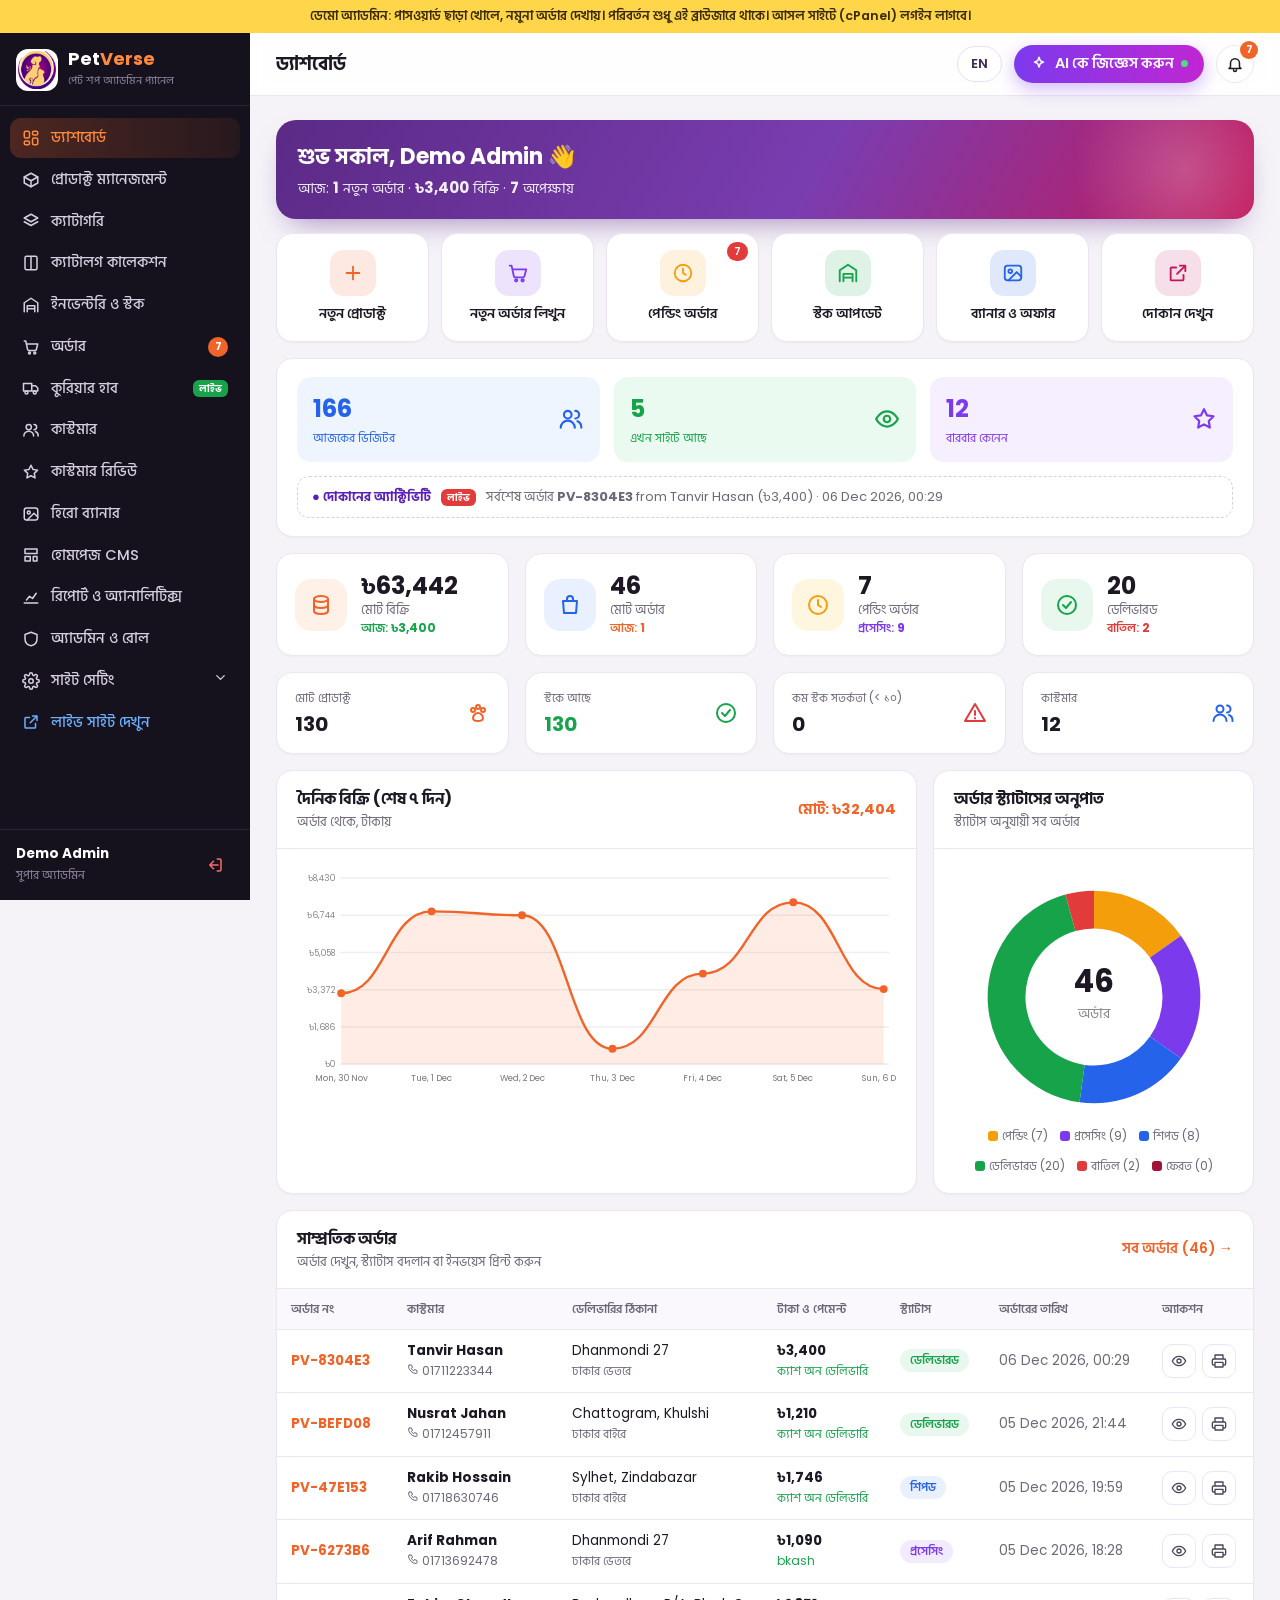
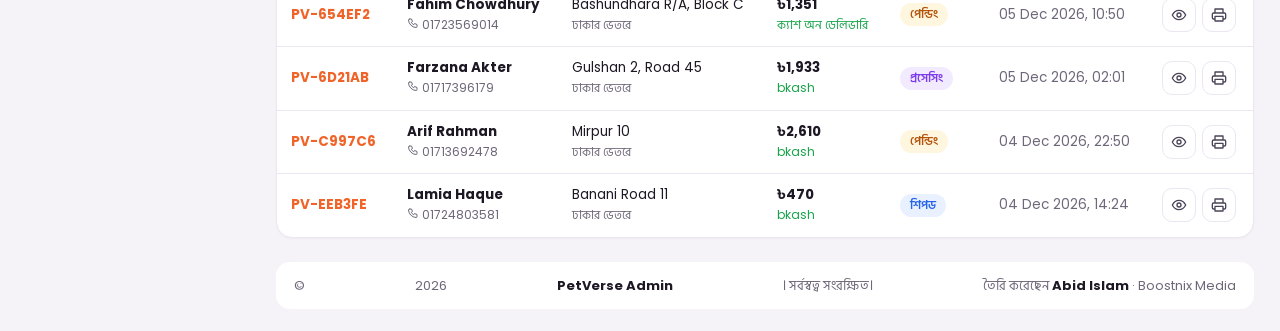
==== admin/index.html @ 399415da "Show/hide eye on password boxes, switch fix" ====
<!doctype html>
<html lang="en">
<head>
<meta charset="utf-8">
<meta name="viewport" content="width=device-width,initial-scale=1">
<meta name="robots" content="noindex,nofollow">
<title>PetVerse Admin</title>
<link rel="icon" href="../favicon.png">
<link rel="preconnect" href="https://fonts.googleapis.com"><link rel="preconnect" href="https://fonts.gstatic.com" crossorigin>
<link href="https://fonts.googleapis.com/css2?family=Poppins:wght@400;500;600;700;800&family=Hind+Siliguri:wght@400;500;600;700&display=swap" rel="stylesheet">
<link rel="stylesheet" href="admin.css?v=2.2">
</head>
<body>
<div class="demo" id="demoBar" hidden>DEMO ADMIN: opens without a password and uses sample orders. Changes are saved only in this browser. On your real site (cPanel) the admin needs a login.</div>

<section id="login" class="login-wrap" hidden>
 <form class="login" id="loginForm">
  <img src="../img/logo-mark.webp" alt="PetVerse">
  <h2>PetVerse Admin</h2>
  <p id="loginHint">Sign in to manage your shop</p>
  <div id="setupName" hidden><input name="name" placeholder="Your name"></div>
  <input name="user" placeholder="Username" autocomplete="username" required>
  <input name="pass" type="password" placeholder="Password" autocomplete="current-password" required minlength="8">
  <button class="btn" style="width:100%">Sign in</button>
  <div class="err" id="loginErr"></div>
 </form>
</section>

<div id="app" class="app" hidden>
 <aside class="side" id="side">
  <a class="brand" href="#dashboard"><img src="../img/logo-mark.webp" alt=""><span><b class="notr">Pet<em>Verse</em></b><small>Pet Shop Admin Panel</small></span></a>
  <nav id="nav"></nav>
  <div class="me"><div><b id="meName">Admin</b><small id="meRole">Super Admin</small></div><button class="ic" title="Log out" onclick="logout()"><svg viewBox="0 0 24 24"><path d="M15 4h3a2 2 0 0 1 2 2v12a2 2 0 0 1-2 2h-3M10 17l-5-5 5-5M5 12h11"/></svg></button></div>
 </aside>
 <div class="shade" onclick="document.body.classList.remove('nav-open')"></div>
 <div class="main">
  <header class="topbar">
   <button class="ic menu" onclick="document.body.classList.toggle('nav-open')" aria-label="Menu"><svg viewBox="0 0 24 24"><path d="M4 6h16M4 12h16M4 18h16"/></svg></button>
   <h1 id="pageTitle">Dashboard</h1>
   <button class="lang-btn" id="langBtn" onclick="setLang(PV_LANG==='bn'?'en':'bn')" title="Language">EN</button>
   <button class="ai-btn" onclick="askAI()"><svg viewBox="0 0 24 24"><path d="M12 3l1.8 4.7L18 9.5l-4.2 1.8L12 16l-1.8-4.7L6 9.5l4.2-1.8z"/></svg>Ask AI<i></i></button>
   <div class="bell-wrap"><button class="ic bell" onclick="toggleBell()" aria-label="Notifications"><svg viewBox="0 0 24 24"><path d="M6 16V11a6 6 0 1 1 12 0v5l2 2H4zM10 20a2 2 0 0 0 4 0"/></svg><b id="bellN" hidden>0</b></button><div class="bell-pop" id="bellPop" hidden></div></div>
  </header>
  <main id="view" class="view"></main>
  <footer class="foot">© <span id="yr"></span> <b>PetVerse Admin</b>. All rights reserved.<span>Developed by <b>Abid Islam</b> · Boostnix Media</span></footer>
 </div>
</div>

<nav class="tabbar" id="tabbar">
 <a href="#dashboard" data-r="dashboard"><svg viewBox="0 0 24 24"><path d="M4 11l8-7 8 7v9h-5v-6H9v6H4z"/></svg><span>Home</span></a>
 <a href="#orders" data-r="orders"><svg viewBox="0 0 24 24"><path d="M3 4h2l2.4 11.2a2 2 0 0 0 2 1.6h7.7a2 2 0 0 0 2-1.5L21 8H6"/></svg><span>Orders</span><b id="tbN" hidden></b></a>
 <a href="#product/new" class="add" data-r="product"><svg viewBox="0 0 24 24"><path d="M12 5v14M5 12h14"/></svg><span>Add</span></a>
 <a href="#products" data-r="products"><svg viewBox="0 0 24 24"><path d="M21 8l-9-5-9 5 9 5 9-5zM3 8v8l9 5 9-5V8M12 13v8"/></svg><span>Products</span></a>
 <a href="#" onclick="document.body.classList.toggle('nav-open');return false"><svg viewBox="0 0 24 24"><path d="M4 6h16M4 12h16M4 18h16"/></svg><span>More</span></a>
</nav>
<div class="modal" id="modal" hidden><div class="modal-bg" onclick="closeModal()"></div><div class="modal-box" id="modalBox"></div></div>
<div class="toast" id="toast"></div>
<script>window.PV_PREFIX = "pvd"; /* demo storage name: give every shop its own (e.g. "cgd", "llx", "jbz") */</script>
<script src="bn.js?v=2.2"></script>
<script>document.getElementById("langBtn").textContent=PV_LANG==="bn"?"EN":"বাংলা"</script>
<script src="admin.js?v=2.2"></script>
<script src="admin2.js?v=2.2"></script>
<script src="pwd-eye.js?v=1"></script>
</body>
</html>
---- admin/admin.css ----
[hidden]{display:none!important}
:root{--pu:#5b2a86;--pu2:#7a3db0;--ac:#f0642a;--ac2:#ff8a3d;--mg:#c2185b;--side:#16121d;--side2:#221b2c;--bg:#f5f3f8;--card:#fff;--line:#ebe6f1;--mu:#6e6779;--ink:#1d1824;--gr:#16a34a;--gr2:#e8f8ee;--rd:#e23b3b;--rd2:#fdecec;--yl:#f59e0b;--yl2:#fff6e0;--bl:#2563eb;--bl2:#e9f0ff;--vi:#7c3aed;--vi2:#f2ebff;--r:16px}
*{box-sizing:border-box}html,body{margin:0}body{font:14px/1.5 Poppins,system-ui,sans-serif;background:var(--bg);color:var(--ink)}
button,input,select,textarea{font:inherit;color:inherit}a{color:var(--pu)}svg{width:18px;height:18px;fill:none;stroke:currentColor;stroke-width:2;stroke-linecap:round;stroke-linejoin:round;flex:none}
.demo{background:#ffd54a;color:#3a2a00;text-align:center;padding:7px 12px;font-weight:600;font-size:12.5px;position:relative;z-index:60}
/* login */
.login-wrap{min-height:100vh;display:grid;place-items:center;background:radial-gradient(circle at 20% 10%,#efe4fb,transparent 50%),var(--bg);padding:20px}
.login{width:min(400px,100%);background:#fff;border-radius:24px;padding:30px;box-shadow:0 30px 70px rgba(60,20,90,.14);text-align:center;display:grid;gap:10px}
.login img{width:84px;margin:0 auto}.login h2{margin:0}.login p{margin:0 0 6px;color:var(--mu)}
input,select,textarea{width:100%;padding:10px 12px;border:1px solid var(--line);border-radius:12px;background:#fff;outline:none;transition:.15s}
input:focus,select:focus,textarea:focus{border-color:var(--ac);box-shadow:0 0 0 3px rgba(240,100,42,.12)}textarea{min-height:90px;resize:vertical}
.err{color:var(--rd);min-height:18px;font-size:13px}
/* layout */
.app{display:flex;min-height:100vh}
.side{width:250px;background:var(--side);color:#cfc8da;position:fixed;inset:0 auto 0 0;display:flex;flex-direction:column;z-index:40}
.brand{display:flex;gap:10px;align-items:center;padding:16px 16px 14px;border-bottom:1px solid #2a2333;text-decoration:none}
.brand img{width:42px;height:42px;border-radius:12px;background:#fff;padding:2px}.brand b{display:block;color:#fff;font-size:18px;line-height:1.1}.brand em{font-style:normal;color:var(--ac2)}.brand small{color:#8f86a0;font-size:11px}
#nav{flex:1;overflow-y:auto;padding:12px 10px;scrollbar-width:thin;scrollbar-color:#3a3146 transparent}
.nv{display:flex;align-items:center;gap:11px;padding:9px 12px;border-radius:11px;color:#d6cfe0;text-decoration:none;font-weight:500;font-size:13.5px;margin-bottom:2px;cursor:pointer;border:0;background:none;width:100%;text-align:left}
.nv:hover{background:var(--side2);color:#fff}.nv.on{background:linear-gradient(90deg,rgba(240,100,42,.25),rgba(240,100,42,.08));color:var(--ac2)}
.nv .bd{margin-left:auto;background:var(--ac);color:#fff;font-size:11px;font-weight:700;border-radius:99px;min-width:20px;height:20px;display:grid;place-items:center;padding:0 6px}.nv .live{margin-left:auto;background:var(--gr);color:#fff;font-size:10px;font-weight:700;border-radius:6px;padding:1px 6px}
.nv .chev{margin-left:auto;transition:.2s}.grp.open .chev{transform:rotate(180deg)}
.sub{display:none;padding:2px 0 6px 16px;border-left:1px solid #2f2738;margin:0 0 4px 22px}.grp.open .sub{display:block}.sub .nv{font-size:13px;padding:7px 10px}
.nv.store{color:#6ab0ff}
.me{display:flex;align-items:center;justify-content:space-between;padding:14px 16px;border-top:1px solid #2a2333}.me b{color:#fff;display:block;font-size:13.5px}.me small{color:#8f86a0;font-size:11.5px}
.ic{border:0;background:none;cursor:pointer;width:38px;height:38px;border-radius:12px;display:grid;place-items:center;color:inherit}.me .ic{color:#ff6b6b}
.main{flex:1;margin-left:250px;min-width:0;display:flex;flex-direction:column}
.topbar{position:sticky;top:0;z-index:30;background:rgba(255,255,255,.92);backdrop-filter:blur(8px);border-bottom:1px solid var(--line);display:flex;align-items:center;gap:12px;padding:12px 26px}
.topbar h1{font-size:19px;margin:0;flex:1;white-space:nowrap;overflow:hidden;text-overflow:ellipsis}.menu{display:none}
.ai-btn{display:flex;gap:7px;align-items:center;border:0;border-radius:99px;padding:8px 16px;background:linear-gradient(90deg,#7c3aed,#c026d3);color:#fff;font-weight:600;cursor:pointer;box-shadow:0 6px 18px rgba(124,58,237,.35)}.ai-btn i{width:7px;height:7px;border-radius:50%;background:#4ade80}
.bell-wrap{position:relative}.bell{background:#fff;border:1px solid var(--line);border-radius:50%}.bell b{position:absolute;top:-4px;right:-4px;background:var(--ac);color:#fff;font-size:10.5px;min-width:18px;height:18px;border-radius:99px;display:grid;place-items:center;padding:0 4px}
.bell-pop{position:absolute;right:0;top:46px;width:320px;background:#fff;border:1px solid var(--line);border-radius:16px;box-shadow:0 20px 50px rgba(0,0,0,.15);padding:8px;max-height:420px;overflow:auto}
.bell-pop a{display:flex;gap:10px;padding:10px;border-radius:10px;text-decoration:none;color:var(--ink);font-size:13px}.bell-pop a:hover{background:var(--bg)}.bell-pop small{color:var(--mu);display:block}
.view{padding:24px 26px;flex:1}
.foot{margin:0 26px 22px;background:#fff;border-radius:14px;padding:14px 18px;display:flex;justify-content:space-between;gap:10px;flex-wrap:wrap;color:var(--mu);font-size:13px}.foot b{color:var(--ink)}
/* common */
.ph{display:flex;align-items:flex-start;justify-content:space-between;gap:14px;flex-wrap:wrap;margin-bottom:18px}.ph h2{margin:0;font-size:20px}.ph p{margin:2px 0 0;color:var(--mu);font-size:13px}
.crumb{font-size:12.5px;color:var(--mu);margin-bottom:6px}.crumb b{color:var(--ac)}
.card{background:var(--card);border:1px solid var(--line);border-radius:var(--r);box-shadow:0 1px 2px rgba(20,10,30,.03)}
.card-h{display:flex;justify-content:space-between;align-items:center;gap:12px;padding:16px 20px;border-bottom:1px solid var(--line);flex-wrap:wrap}.card-h h3{margin:0;font-size:16px}.card-h p{margin:2px 0 0;color:var(--mu);font-size:12.5px}
.card-b{padding:18px 20px}
.btn{display:inline-flex;align-items:center;justify-content:center;gap:7px;border:0;border-radius:12px;padding:10px 16px;background:linear-gradient(90deg,var(--ac),var(--ac2));color:#fff;font-weight:600;cursor:pointer;text-decoration:none;white-space:nowrap;box-shadow:0 6px 16px rgba(240,100,42,.25)}
.btn.s{padding:7px 12px;font-size:13px;border-radius:10px;box-shadow:none}.btn.w{background:#fff;color:var(--ink);border:1px solid var(--line);box-shadow:none}.btn.dk{background:#1d1824;box-shadow:none}.btn.gr{background:var(--gr);box-shadow:none}.btn.rd{background:#fff;color:var(--rd);border:1px solid #f6caca;box-shadow:none}.btn.vi{background:linear-gradient(90deg,#7c3aed,#c026d3);box-shadow:none}
.btn:disabled{opacity:.6;cursor:wait}
.grid{display:grid;gap:16px}.g4{grid-template-columns:repeat(4,1fr)}.g3{grid-template-columns:repeat(3,1fr)}.g2{grid-template-columns:repeat(2,1fr)}.g21{grid-template-columns:2fr 1fr}
.stat{display:flex;gap:14px;align-items:center;padding:18px}.stat .ico{width:52px;height:52px;border-radius:16px;display:grid;place-items:center;flex:none}.stat .ico svg{width:24px;height:24px}
.stat b{font-size:24px;display:block;line-height:1.2}.stat small{color:var(--mu);font-size:12.5px;display:block}.stat em{font-style:normal;font-size:12px;font-weight:600}
.mini{padding:14px 18px;display:flex;justify-content:space-between;align-items:center}.mini small{color:var(--mu);font-size:12px}.mini b{font-size:20px;display:block}
.vis{display:grid;grid-template-columns:repeat(3,1fr);gap:14px}.vis>div{border-radius:14px;padding:14px 16px;display:flex;justify-content:space-between;align-items:center}.vis b{font-size:24px;display:block}.vis small{font-size:12px}
.feed{margin-top:14px;border:1px dashed #d8cfe6;border-radius:12px;padding:10px 14px;font-size:13px;color:var(--mu);display:flex;gap:10px;align-items:center}.feed .lv{background:var(--rd);color:#fff;font-size:10px;font-weight:700;border-radius:6px;padding:1px 6px}
.tbl{width:100%;border-collapse:collapse}.tbl th{text-align:left;font-size:12px;color:var(--mu);font-weight:600;padding:11px 14px;background:#faf8fc;border-bottom:1px solid var(--line);white-space:nowrap}
.tbl td{padding:11px 14px;border-bottom:1px solid var(--line);vertical-align:middle;font-size:13.5px}.tbl tr:last-child td{border-bottom:0}.tbl tr:hover td{background:#fdfbff}
.tw{overflow-x:auto}.tbl .th{width:52px;height:52px;border-radius:12px;object-fit:contain;background:#f6f2fa;display:block}.tbl .ph0{width:52px;height:52px;border-radius:12px;background:#f3eefa;display:grid;place-items:center;font-size:10px;color:var(--mu);text-align:center;line-height:1.1;padding:2px}
.on-no{color:var(--ac);font-weight:700}.mu{color:var(--mu)}.sm{font-size:12px}.b{font-weight:600}
.pill{display:inline-block;font-size:11.5px;font-weight:600;border-radius:99px;padding:3px 10px;white-space:nowrap}
.st-pending{background:var(--yl2);color:#b45309}.st-processing{background:var(--vi2);color:var(--vi)}.st-shipped{background:var(--bl2);color:var(--bl)}.st-delivered{background:var(--gr2);color:var(--gr)}.st-cancelled,.st-returned{background:var(--rd2);color:var(--rd)}
.tag{display:inline-block;font-size:11px;font-weight:600;border-radius:7px;padding:2px 8px;background:#f2eef7;color:#4b4357;margin:1px}.tag.o{background:#fff0e8;color:var(--ac)}.tag.r{background:var(--rd2);color:var(--rd)}.tag.g{background:var(--gr2);color:var(--gr)}.tag.v{background:var(--vi2);color:var(--vi)}
.disc{background:var(--ac);color:#fff;font-size:10.5px;font-weight:700;border-radius:5px;padding:1px 5px;margin-left:4px}
.acts{display:flex;gap:6px}.acts button,.acts a{width:34px;height:34px;border-radius:10px;border:1px solid var(--line);background:#fff;display:grid;place-items:center;cursor:pointer;color:#4b4357}.acts .dl{color:var(--rd);background:#fff6f6;border-color:#fbe1e1}.acts svg{width:16px;height:16px}
.filters{display:flex;gap:8px;flex-wrap:wrap;align-items:center}.filters input,.filters select{width:auto;min-width:140px;padding:8px 11px;font-size:13px}
.tabs{display:flex;gap:6px;flex-wrap:wrap}.tabs button{border:1px solid var(--line);background:#fff;border-radius:99px;padding:7px 14px;cursor:pointer;font-size:13px;font-weight:500}.tabs button.on{background:var(--ink);color:#fff;border-color:var(--ink)}.tabs small{opacity:.6;margin-left:4px}
.empty{padding:40px;text-align:center;color:var(--mu)}
.fld{display:grid;gap:6px}.fld label,.lbl{font-size:12.5px;font-weight:600;color:#3d3547}.fld .hint,.hint{font-size:12px;color:var(--mu)}.fld label i{font-style:normal;color:var(--mu);font-weight:400}
.form{display:grid;gap:16px}.row{display:grid;gap:14px}.r2{grid-template-columns:1fr 1fr}.r3{grid-template-columns:repeat(3,1fr)}.r4{grid-template-columns:repeat(4,1fr)}.r31{grid-template-columns:3fr 1fr}
.box{border:1px solid var(--line);border-radius:14px;padding:16px;background:#fcfbfe}
.chk{display:flex;gap:18px;flex-wrap:wrap;background:#faf7f2;border-radius:12px;padding:12px 14px}.chk label{display:flex;gap:8px;align-items:center;font-weight:500;cursor:pointer}.chk input{width:18px;height:18px;accent-color:var(--ac)}
.sw{position:relative;display:inline-block;width:44px;height:24px;flex:none;vertical-align:middle}.sw input{opacity:0;width:0;height:0}.sw span{position:absolute;inset:0;background:#d8d2e0;border-radius:99px;transition:.2s;cursor:pointer}.sw span:before{content:"";position:absolute;width:18px;height:18px;left:3px;top:3px;background:#fff;border-radius:50%;transition:.2s}.sw input:checked+span{background:var(--gr)}.sw input:checked+span:before{transform:translateX(20px)}
.swrow{display:flex;justify-content:space-between;align-items:center;gap:14px;padding:12px 0;border-bottom:1px solid var(--line)}.swrow:last-child{border-bottom:0}.swrow small{display:block;color:var(--mu);font-size:12px}
.chips{display:flex;gap:6px;flex-wrap:wrap;align-items:center}.chip{display:inline-flex;align-items:center;gap:6px;border:1px solid var(--line);background:#fff;border-radius:9px;padding:4px 9px;font-size:12.5px;cursor:pointer}.chip i{width:10px;height:10px;border-radius:50%;border:1px solid #0002}.chip.on{border-color:var(--ac);background:#fff3ec}.chip .x{color:var(--rd);font-weight:700}
.gal{border:1px solid var(--line);border-radius:14px;padding:14px;background:#fff;display:grid;grid-template-columns:96px 1fr;gap:14px;align-items:start}.gal .pv{width:96px;height:96px;border-radius:12px;background:#f3eefa;overflow:hidden;display:grid;place-items:center;color:var(--mu);font-size:11px}.gal .pv img{width:100%;height:100%;object-fit:contain;background:#fff}
.add-more{border:2px dashed var(--ac);color:var(--ac);background:#fff8f4;border-radius:12px;padding:10px 16px;font-weight:700;cursor:pointer}
.aibox{display:flex;justify-content:space-between;align-items:center;gap:12px;background:linear-gradient(90deg,#f6efff,#fdf0ff);border:1px solid #e6d5fb;border-radius:14px;padding:14px 16px}.aibox b{color:#5b21b6}.aibox small{display:block;color:#7c3aed}
.note{background:var(--bl2);color:#1e3a8a;border-radius:12px;padding:12px 14px;font-size:13px}.note.g{background:var(--gr2);color:#14532d}.note.y{background:var(--yl2);color:#7c4a03}
.qn{display:flex;gap:6px;align-items:center}.qn button{width:30px;height:30px;border-radius:9px;border:1px solid var(--line);background:#fff;cursor:pointer}.qn input{width:70px;text-align:center;padding:6px}
.ban{display:grid;grid-template-columns:repeat(auto-fill,minmax(280px,1fr));gap:16px}.ban .card img{width:100%;aspect-ratio:16/7;object-fit:cover;border-radius:14px 14px 0 0;display:block;background:#f3eefa}
.bars{display:flex;align-items:flex-end;gap:6px;height:200px;padding-top:10px}.bars div{flex:1;background:linear-gradient(var(--ac2),var(--ac));border-radius:6px 6px 0 0;min-height:2px;position:relative}.bars div:hover:after{content:attr(data-t);position:absolute;bottom:100%;left:50%;transform:translateX(-50%);background:#1d1824;color:#fff;font-size:11px;padding:3px 7px;border-radius:6px;white-space:nowrap}
.hbar{display:grid;grid-template-columns:150px 1fr 90px;gap:10px;align-items:center;font-size:13px;margin:8px 0}.hbar i{display:block;height:10px;border-radius:99px;background:linear-gradient(90deg,var(--pu2),var(--ac))}
.legend{display:flex;gap:12px;flex-wrap:wrap;justify-content:center;font-size:12px;color:var(--mu)}.legend i{display:inline-block;width:10px;height:10px;border-radius:3px;margin-right:4px;vertical-align:-1px}
/* modal + toast */
.modal{position:fixed;inset:0;z-index:80;display:grid;place-items:center;padding:16px}.modal-bg{position:absolute;inset:0;background:rgba(22,12,32,.5)}
.modal-box{position:relative;background:#fff;border-radius:20px;width:min(720px,100%);max-height:92vh;overflow:auto;box-shadow:0 30px 80px rgba(0,0,0,.3)}
.modal-box.wide{width:min(980px,100%)}.mh{display:flex;justify-content:space-between;align-items:center;padding:16px 20px;border-bottom:1px solid var(--line);position:sticky;top:0;background:#fff;z-index:2}.mh h3{margin:0;font-size:17px}.mb{padding:18px 20px}.mf{display:flex;gap:8px;justify-content:flex-end;padding:14px 20px;border-top:1px solid var(--line);position:sticky;bottom:0;background:#fff}
.toast{position:fixed;left:50%;bottom:26px;transform:translate(-50%,20px);background:#1d1824;color:#fff;padding:11px 18px;border-radius:12px;opacity:0;transition:.3s;pointer-events:none;z-index:99;font-size:13.5px}.toast.on{opacity:1;transform:translate(-50%,0)}
.pick{max-height:320px;overflow:auto;border:1px solid var(--line);border-radius:12px}.pick label{display:flex;gap:10px;align-items:center;padding:8px 12px;border-bottom:1px solid var(--line);cursor:pointer;font-size:13px}.pick input{width:16px;height:16px}
.kv{display:grid;grid-template-columns:140px 1fr;gap:6px 12px;font-size:13.5px}.kv span{color:var(--mu)}
@media(max-width:1200px){.g4{grid-template-columns:repeat(2,1fr)}.r4{grid-template-columns:1fr 1fr}}
@media(max-width:960px){.side{transform:translateX(-100%);transition:.25s}.nav-open .side{transform:none}.nav-open .shade{position:fixed;inset:0;background:rgba(0,0,0,.4);z-index:35}.main{margin-left:0}.menu{display:grid}.g21,.g3,.g2{grid-template-columns:1fr}.vis{grid-template-columns:1fr}.topbar{padding:10px 14px}.view{padding:16px 14px}.foot{margin:0 14px 16px}}
@media(max-width:640px){.g4{grid-template-columns:1fr 1fr}.r2,.r3,.r4,.r31{grid-template-columns:1fr}.ai-btn{padding:8px 11px;font-size:0;gap:0}.ai-btn svg{width:18px;height:18px}.ai-btn i{display:none}.stat{padding:14px;gap:10px}.stat .ico{width:42px;height:42px}.stat b{font-size:19px}.gal{grid-template-columns:72px 1fr}.gal .pv{width:72px;height:72px}.hbar{grid-template-columns:100px 1fr 70px}.kv{grid-template-columns:110px 1fr}}
@media print{.side,.topbar,.foot,.demo{display:none}.main{margin:0}}
.is-demo .side{top:33px}.is-demo .topbar{top:0}
.stat em b{display:inline;font-size:inherit;line-height:inherit}.stat em{display:block}.row{align-items:start}
.tbl td:first-child a,.tbl td:first-child b{white-space:nowrap}

.lang-btn{border:1.5px solid #e6dff0;background:#fff;border-radius:999px;padding:7px 13px;font:600 13px "Hind Siliguri",Poppins,sans-serif;cursor:pointer;color:#3a2a55;margin-left:auto}
.lang-btn+.ai-btn{margin-left:0}
html[lang=bn] body{font-family:Poppins,"Hind Siliguri",sans-serif}
html[lang=bn] button,html[lang=bn] input,html[lang=bn] select,html[lang=bn] textarea{font-family:inherit}

/* ---- easy dashboard + phone tab bar ---- */
.hello{display:flex;align-items:center;justify-content:space-between;gap:12px;margin-bottom:14px;padding:20px 22px;border-radius:20px;color:#fff;background:linear-gradient(120deg,var(--pu),var(--pu2) 55%,var(--mg));box-shadow:0 14px 30px -14px rgba(91,42,134,.6);position:relative;overflow:hidden}
.hello:after{content:"";position:absolute;right:-40px;top:-60px;width:220px;height:220px;border-radius:50%;background:radial-gradient(circle,rgba(255,255,255,.22),transparent 70%)}
.hello h2{margin:0;font-size:22px}.hello p{margin:4px 0 0;opacity:.92;font-size:14px}.hello b{font-size:15px}
.qa{display:grid;grid-template-columns:repeat(6,1fr);gap:12px;margin-bottom:16px}
.qa-b{position:relative;display:flex;flex-direction:column;align-items:center;gap:8px;padding:16px 8px;border-radius:16px;border:1px solid var(--line);background:#fff;cursor:pointer;font-weight:600;font-size:13.5px;color:var(--ink);transition:.15s;box-shadow:0 1px 2px rgba(20,10,30,.04)}
.qa-b:hover{transform:translateY(-2px);box-shadow:0 10px 22px -12px var(--c);border-color:var(--c)}
.qa-b i{width:46px;height:46px;border-radius:14px;display:grid;place-items:center;background:color-mix(in srgb,var(--c) 14%,#fff);color:var(--c)}
.qa-b i svg{width:22px;height:22px}
.qa-b em{position:absolute;top:8px;right:10px;font-style:normal;background:var(--rd);color:#fff;border-radius:99px;font-size:11px;padding:1px 7px}
.tabbar{display:none}
@media(max-width:1200px){.qa{grid-template-columns:repeat(3,1fr)}}
@media(max-width:960px){
 .tabbar{display:flex;position:fixed;left:0;right:0;bottom:0;z-index:34;background:#fff;border-top:1px solid var(--line);box-shadow:0 -8px 24px -12px rgba(30,10,60,.2);padding:6px 4px calc(6px + env(safe-area-inset-bottom))}
 .tabbar a{flex:1;display:flex;flex-direction:column;align-items:center;gap:2px;color:var(--mu);text-decoration:none;font-size:11.5px;font-weight:600;position:relative;padding:4px 0}
 .tabbar a svg{width:22px;height:22px}.tabbar a.on{color:var(--ac)}
 .tabbar a.add svg{width:26px;height:26px;color:#fff;background:linear-gradient(135deg,var(--ac),var(--ac2));border-radius:50%;padding:9px;box-sizing:content-box;margin-top:-22px;box-shadow:0 8px 18px -6px rgba(240,100,42,.7)}
 .tabbar b{position:absolute;top:0;left:55%;background:var(--rd);color:#fff;border-radius:99px;font-size:10px;padding:0 6px;line-height:16px}
 .main{padding-bottom:76px}.toast{bottom:88px!important}
}
@media(max-width:640px){.qa{grid-template-columns:repeat(3,1fr);gap:8px}.qa-b{padding:12px 4px;font-size:12px}.qa-b i{width:40px;height:40px}.hello{padding:16px}.hello h2{font-size:18px}}
html[lang=bn] body{font-size:14.5px}html[lang=bn] .nv{font-size:14.5px}
@media(max-width:640px){.vis{grid-template-columns:repeat(3,1fr)!important;gap:8px}.vis>div{flex-direction:column;align-items:flex-start;gap:4px;padding:10px}.vis>div svg{display:none}.vis b{font-size:20px}.vis small{font-size:11px;line-height:1.3}}
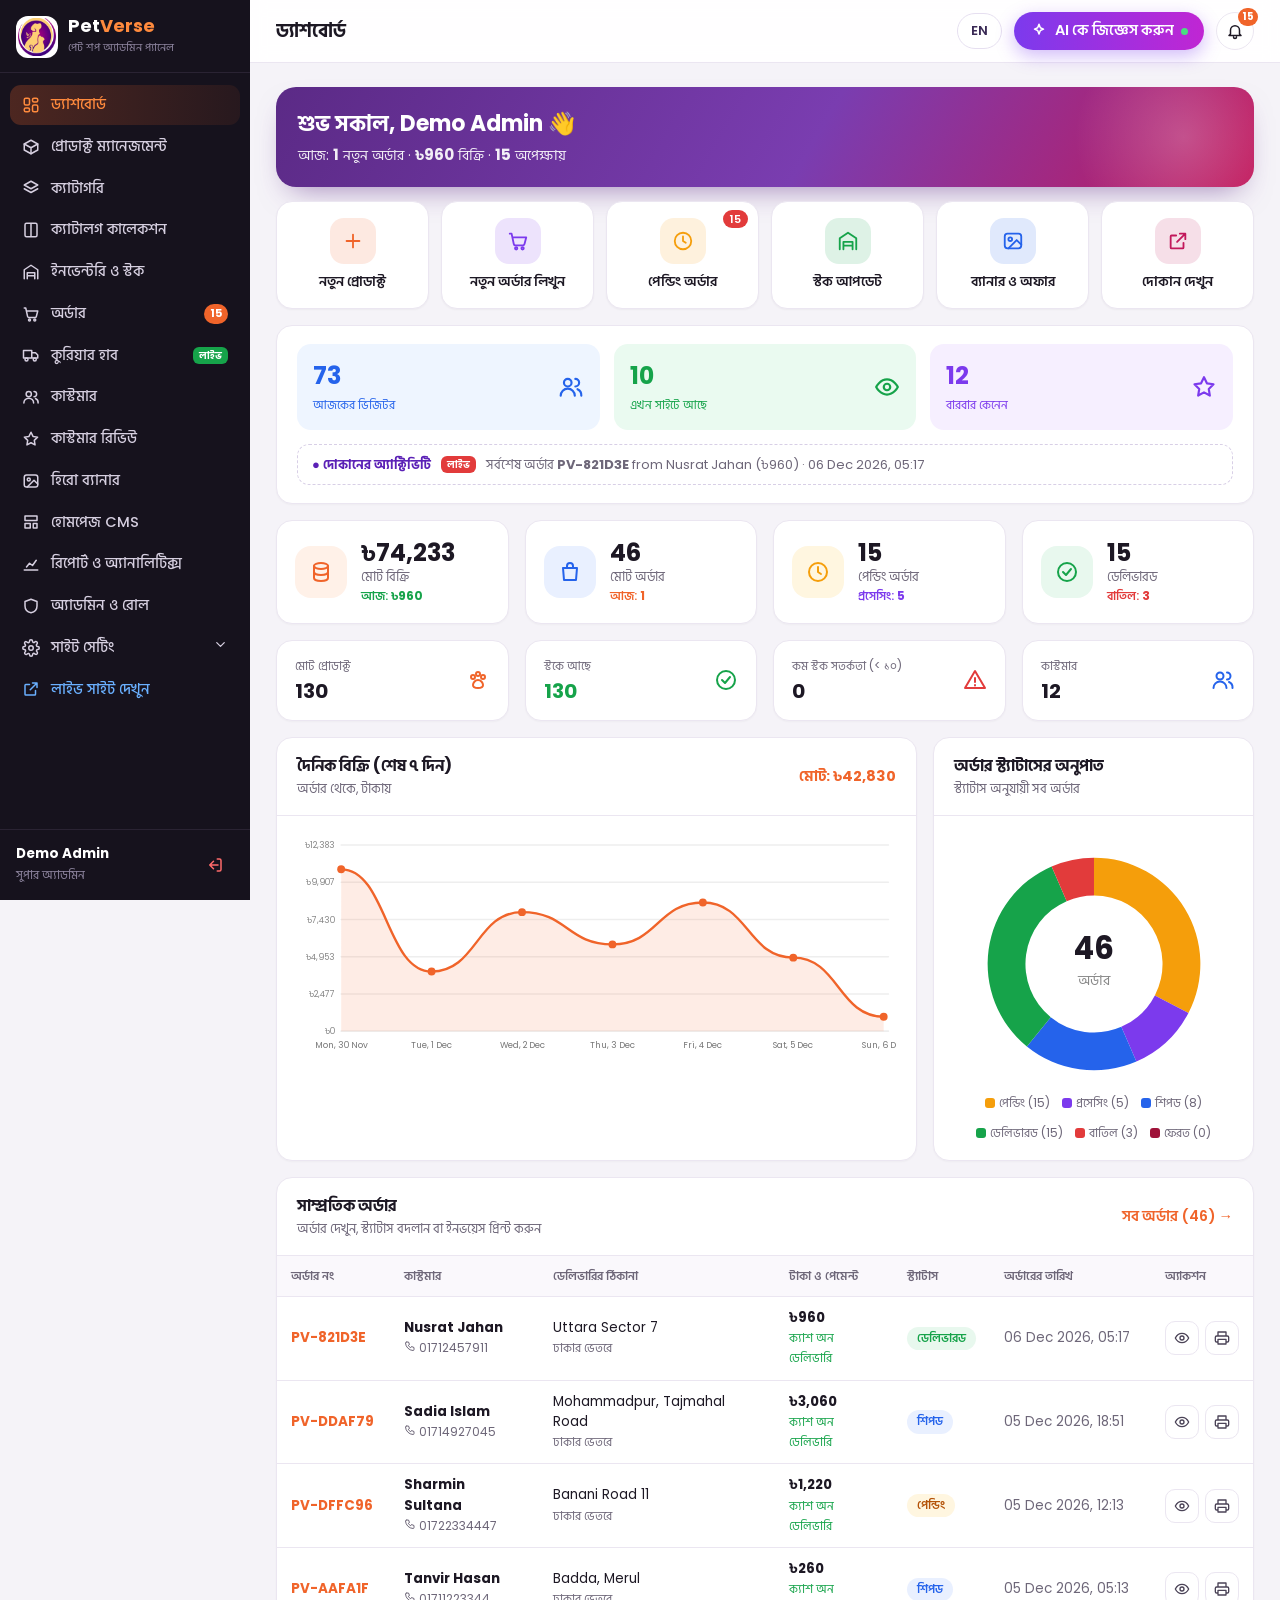
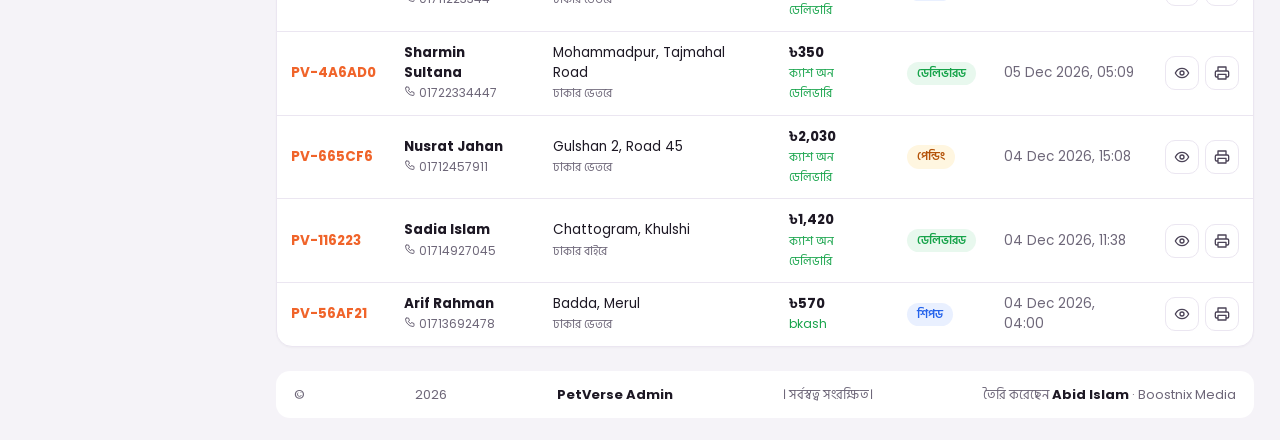
==== commit e687e7bc: "Admin: remove yellow demo notice bar" ====
--- a/admin/index.html
+++ b/admin/index.html
@@ -8,10 +8,9 @@
 <link rel="icon" href="../favicon.png">
 <link rel="preconnect" href="https://fonts.googleapis.com"><link rel="preconnect" href="https://fonts.gstatic.com" crossorigin>
 <link href="https://fonts.googleapis.com/css2?family=Poppins:wght@400;500;600;700;800&family=Hind+Siliguri:wght@400;500;600;700&display=swap" rel="stylesheet">
-<link rel="stylesheet" href="admin.css?v=2.2">
+<link rel="stylesheet" href="admin.css?v=2.3">
 </head>
 <body>
-<div class="demo" id="demoBar" hidden>DEMO ADMIN: opens without a password and uses sample orders. Changes are saved only in this browser. On your real site (cPanel) the admin needs a login.</div>
 
 <section id="login" class="login-wrap" hidden>
  <form class="login" id="loginForm">
@@ -56,10 +55,10 @@
 <div class="modal" id="modal" hidden><div class="modal-bg" onclick="closeModal()"></div><div class="modal-box" id="modalBox"></div></div>
 <div class="toast" id="toast"></div>
 <script>window.PV_PREFIX = "pvd"; /* demo storage name: give every shop its own (e.g. "cgd", "llx", "jbz") */</script>
-<script src="bn.js?v=2.2"></script>
+<script src="bn.js?v=2.3"></script>
 <script>document.getElementById("langBtn").textContent=PV_LANG==="bn"?"EN":"বাংলা"</script>
-<script src="admin.js?v=2.2"></script>
-<script src="admin2.js?v=2.2"></script>
+<script src="admin.js?v=2.3"></script>
+<script src="admin2.js?v=2.3"></script>
 <script src="pwd-eye.js?v=1"></script>
 </body>
 </html>
--- a/admin/admin.css
+++ b/admin/admin.css
@@ -87,7 +87,7 @@
 @media(max-width:960px){.side{transform:translateX(-100%);transition:.25s}.nav-open .side{transform:none}.nav-open .shade{position:fixed;inset:0;background:rgba(0,0,0,.4);z-index:35}.main{margin-left:0}.menu{display:grid}.g21,.g3,.g2{grid-template-columns:1fr}.vis{grid-template-columns:1fr}.topbar{padding:10px 14px}.view{padding:16px 14px}.foot{margin:0 14px 16px}}
 @media(max-width:640px){.g4{grid-template-columns:1fr 1fr}.r2,.r3,.r4,.r31{grid-template-columns:1fr}.ai-btn{padding:8px 11px;font-size:0;gap:0}.ai-btn svg{width:18px;height:18px}.ai-btn i{display:none}.stat{padding:14px;gap:10px}.stat .ico{width:42px;height:42px}.stat b{font-size:19px}.gal{grid-template-columns:72px 1fr}.gal .pv{width:72px;height:72px}.hbar{grid-template-columns:100px 1fr 70px}.kv{grid-template-columns:110px 1fr}}
 @media print{.side,.topbar,.foot,.demo{display:none}.main{margin:0}}
-.is-demo .side{top:33px}.is-demo .topbar{top:0}
+.is-demo .side{top:0}.is-demo .topbar{top:0}
 .stat em b{display:inline;font-size:inherit;line-height:inherit}.stat em{display:block}.row{align-items:start}
 .tbl td:first-child a,.tbl td:first-child b{white-space:nowrap}
 
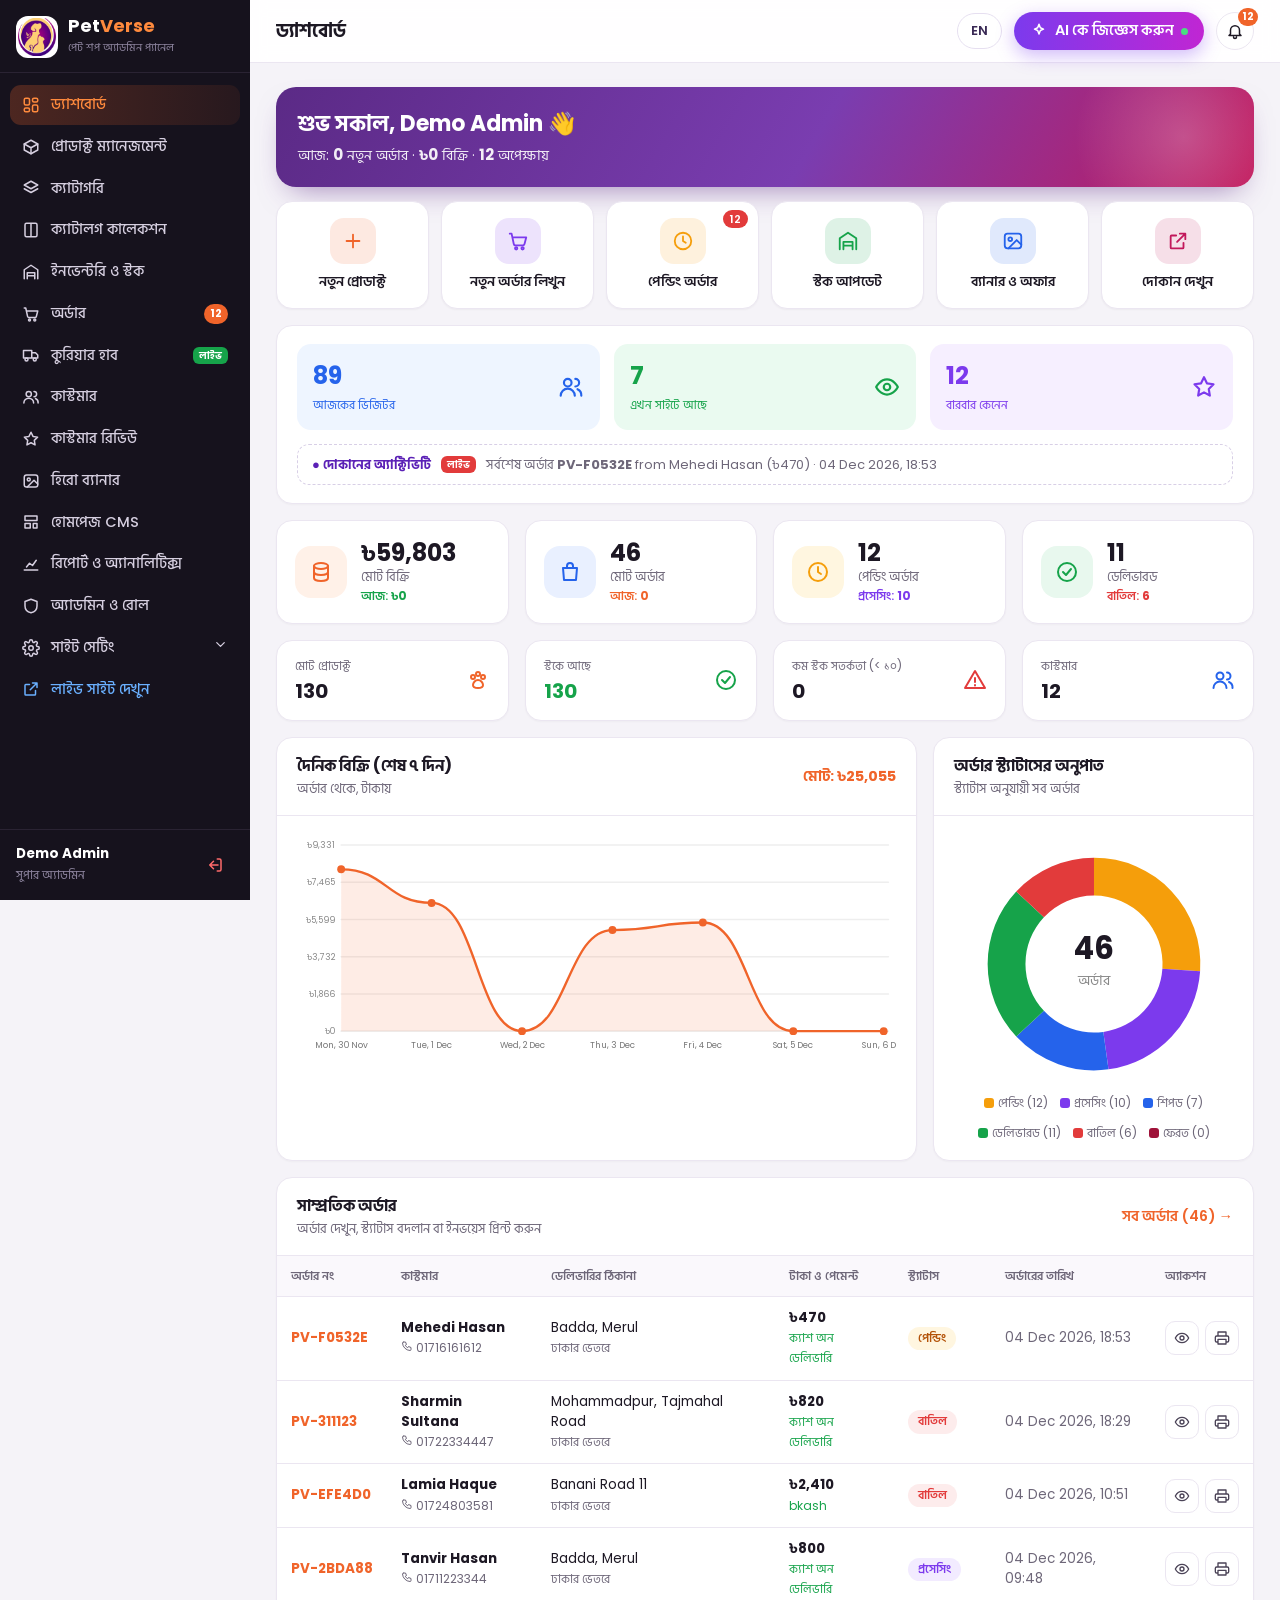
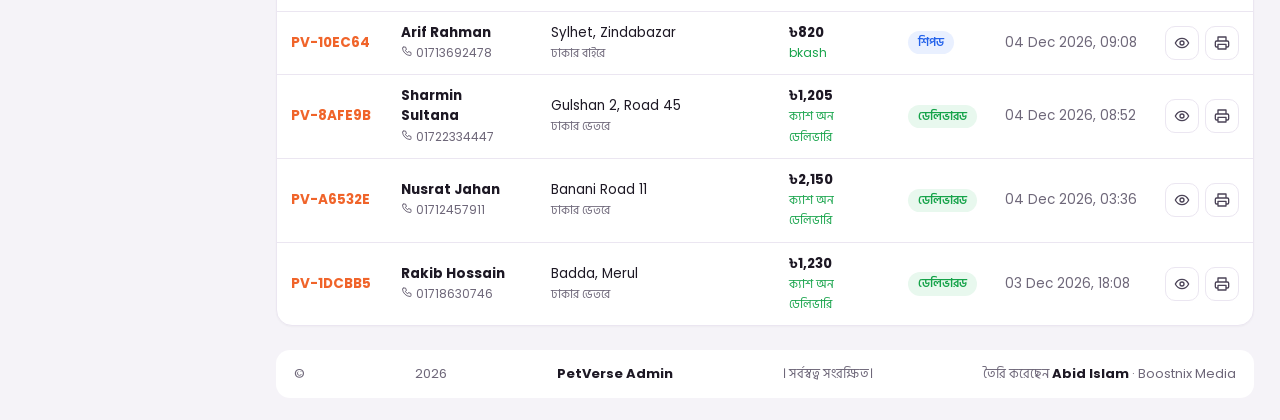
==== commit 34b0c98d: "Clean logo icons for Google/browser, app manifest, branded share image" ====
--- a/admin/index.html
+++ b/admin/index.html
@@ -5,7 +5,7 @@
 <meta name="viewport" content="width=device-width,initial-scale=1">
 <meta name="robots" content="noindex,nofollow">
 <title>PetVerse Admin</title>
-<link rel="icon" href="../favicon.png">
+<link rel="icon" type="image/png" sizes="192x192" href="../img/icon-192.png"><link rel="apple-touch-icon" href="../apple-touch-icon.png">
 <link rel="preconnect" href="https://fonts.googleapis.com"><link rel="preconnect" href="https://fonts.gstatic.com" crossorigin>
 <link href="https://fonts.googleapis.com/css2?family=Poppins:wght@400;500;600;700;800&family=Hind+Siliguri:wght@400;500;600;700&display=swap" rel="stylesheet">
 <link rel="stylesheet" href="admin.css?v=2.3">
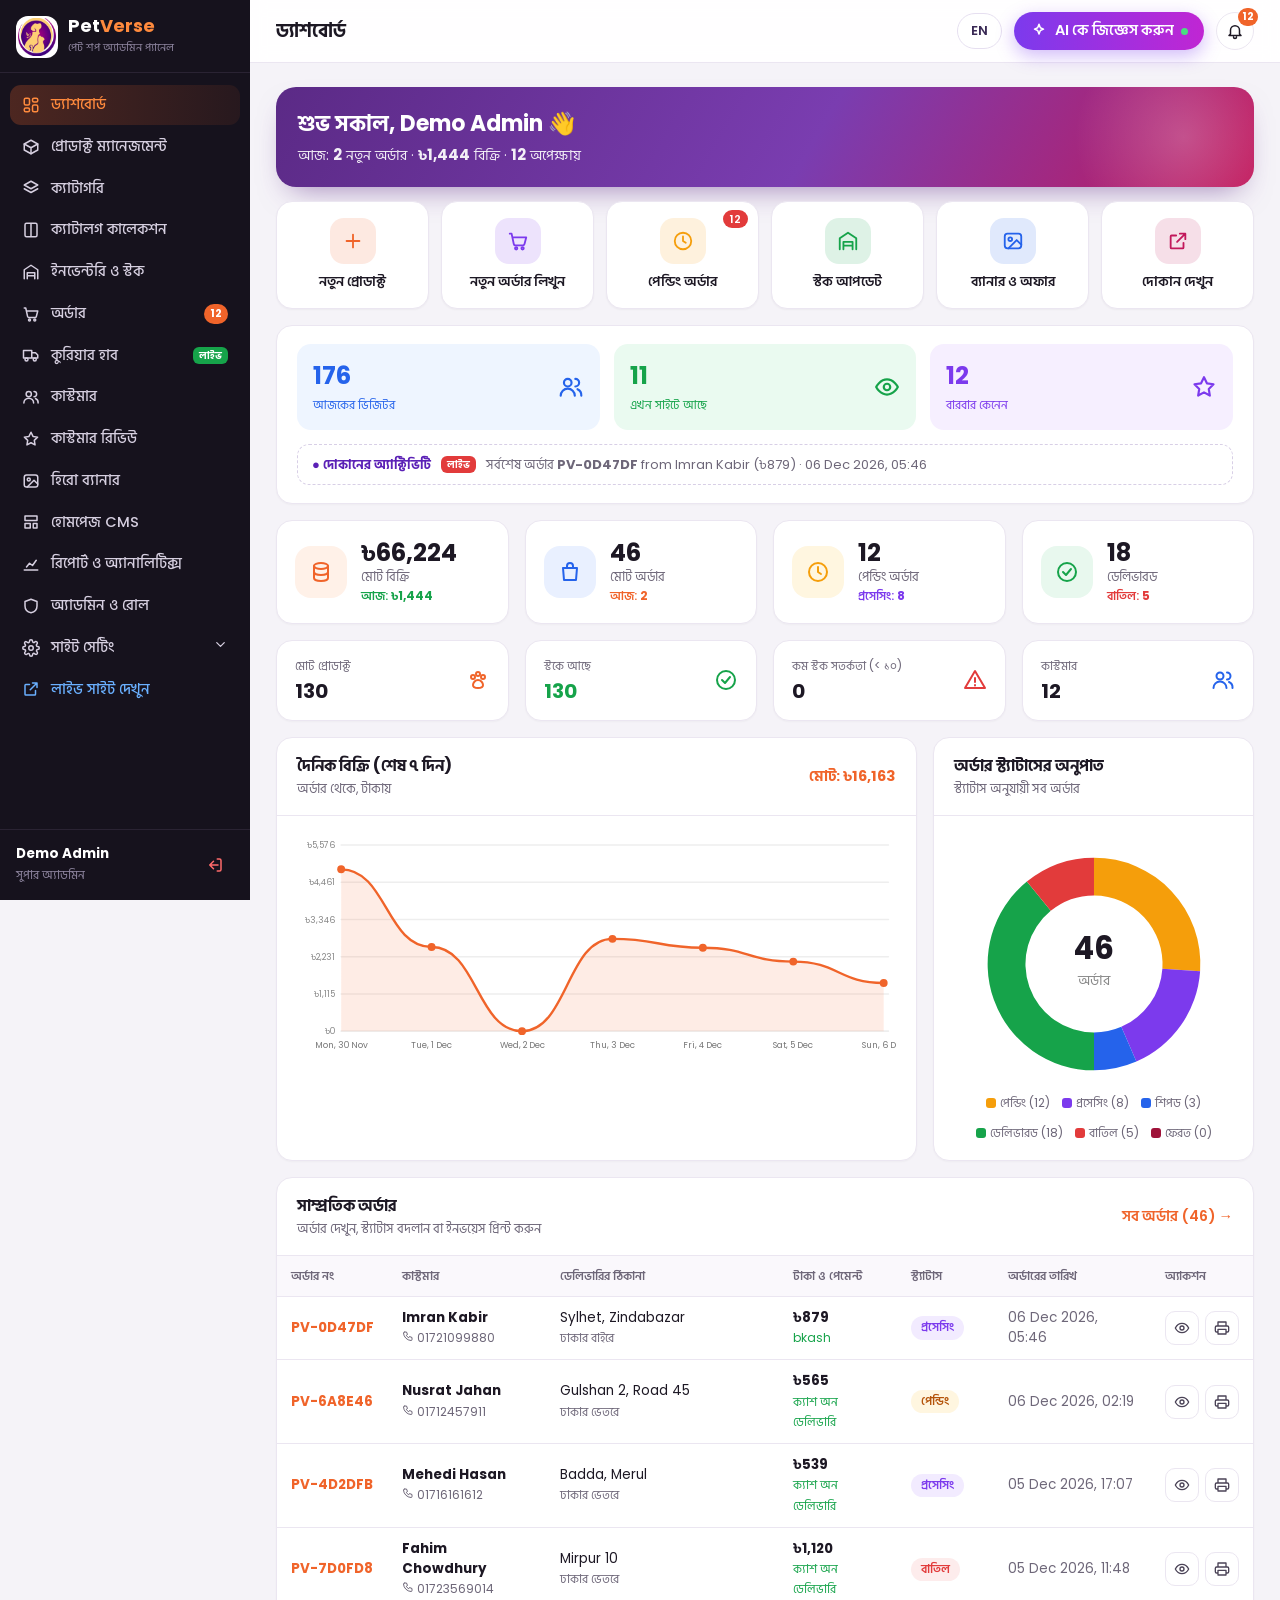
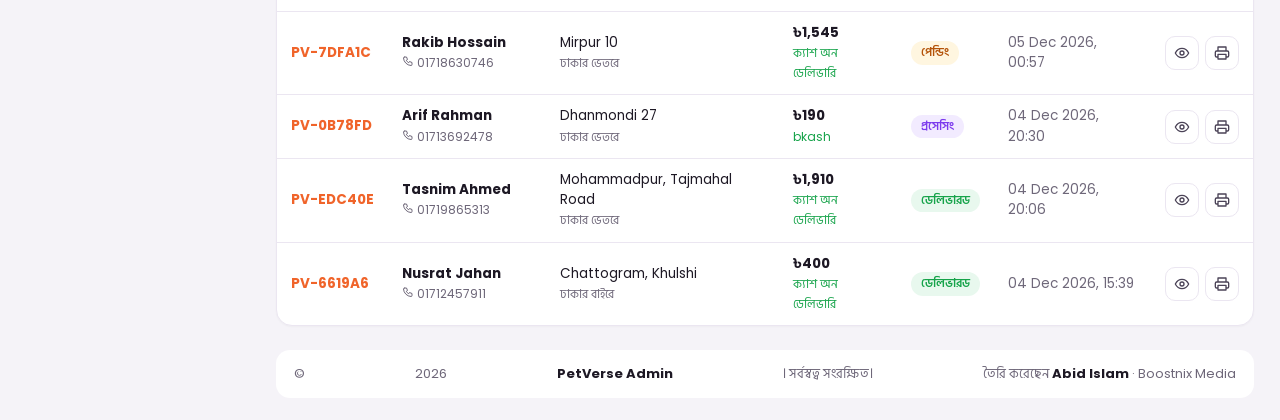
==== commit 7d2c4272: "Final check: accessibility fixes, dots tap size, admin photos load direct on Pages" ====
--- a/admin/index.html
+++ b/admin/index.html
@@ -8,7 +8,7 @@
 <link rel="icon" type="image/png" sizes="192x192" href="../img/icon-192.png"><link rel="apple-touch-icon" href="../apple-touch-icon.png">
 <link rel="preconnect" href="https://fonts.googleapis.com"><link rel="preconnect" href="https://fonts.gstatic.com" crossorigin>
 <link href="https://fonts.googleapis.com/css2?family=Poppins:wght@400;500;600;700;800&family=Hind+Siliguri:wght@400;500;600;700&display=swap" rel="stylesheet">
-<link rel="stylesheet" href="admin.css?v=2.3">
+<link rel="stylesheet" href="admin.css?v=2.4">
 </head>
 <body>
 
@@ -55,10 +55,10 @@
 <div class="modal" id="modal" hidden><div class="modal-bg" onclick="closeModal()"></div><div class="modal-box" id="modalBox"></div></div>
 <div class="toast" id="toast"></div>
 <script>window.PV_PREFIX = "pvd"; /* demo storage name: give every shop its own (e.g. "cgd", "llx", "jbz") */</script>
-<script src="bn.js?v=2.3"></script>
+<script src="bn.js?v=2.4"></script>
 <script>document.getElementById("langBtn").textContent=PV_LANG==="bn"?"EN":"বাংলা"</script>
-<script src="admin.js?v=2.3"></script>
-<script src="admin2.js?v=2.3"></script>
+<script src="admin.js?v=2.4"></script>
+<script src="admin2.js?v=2.4"></script>
 <script src="pwd-eye.js?v=1"></script>
 </body>
 </html>
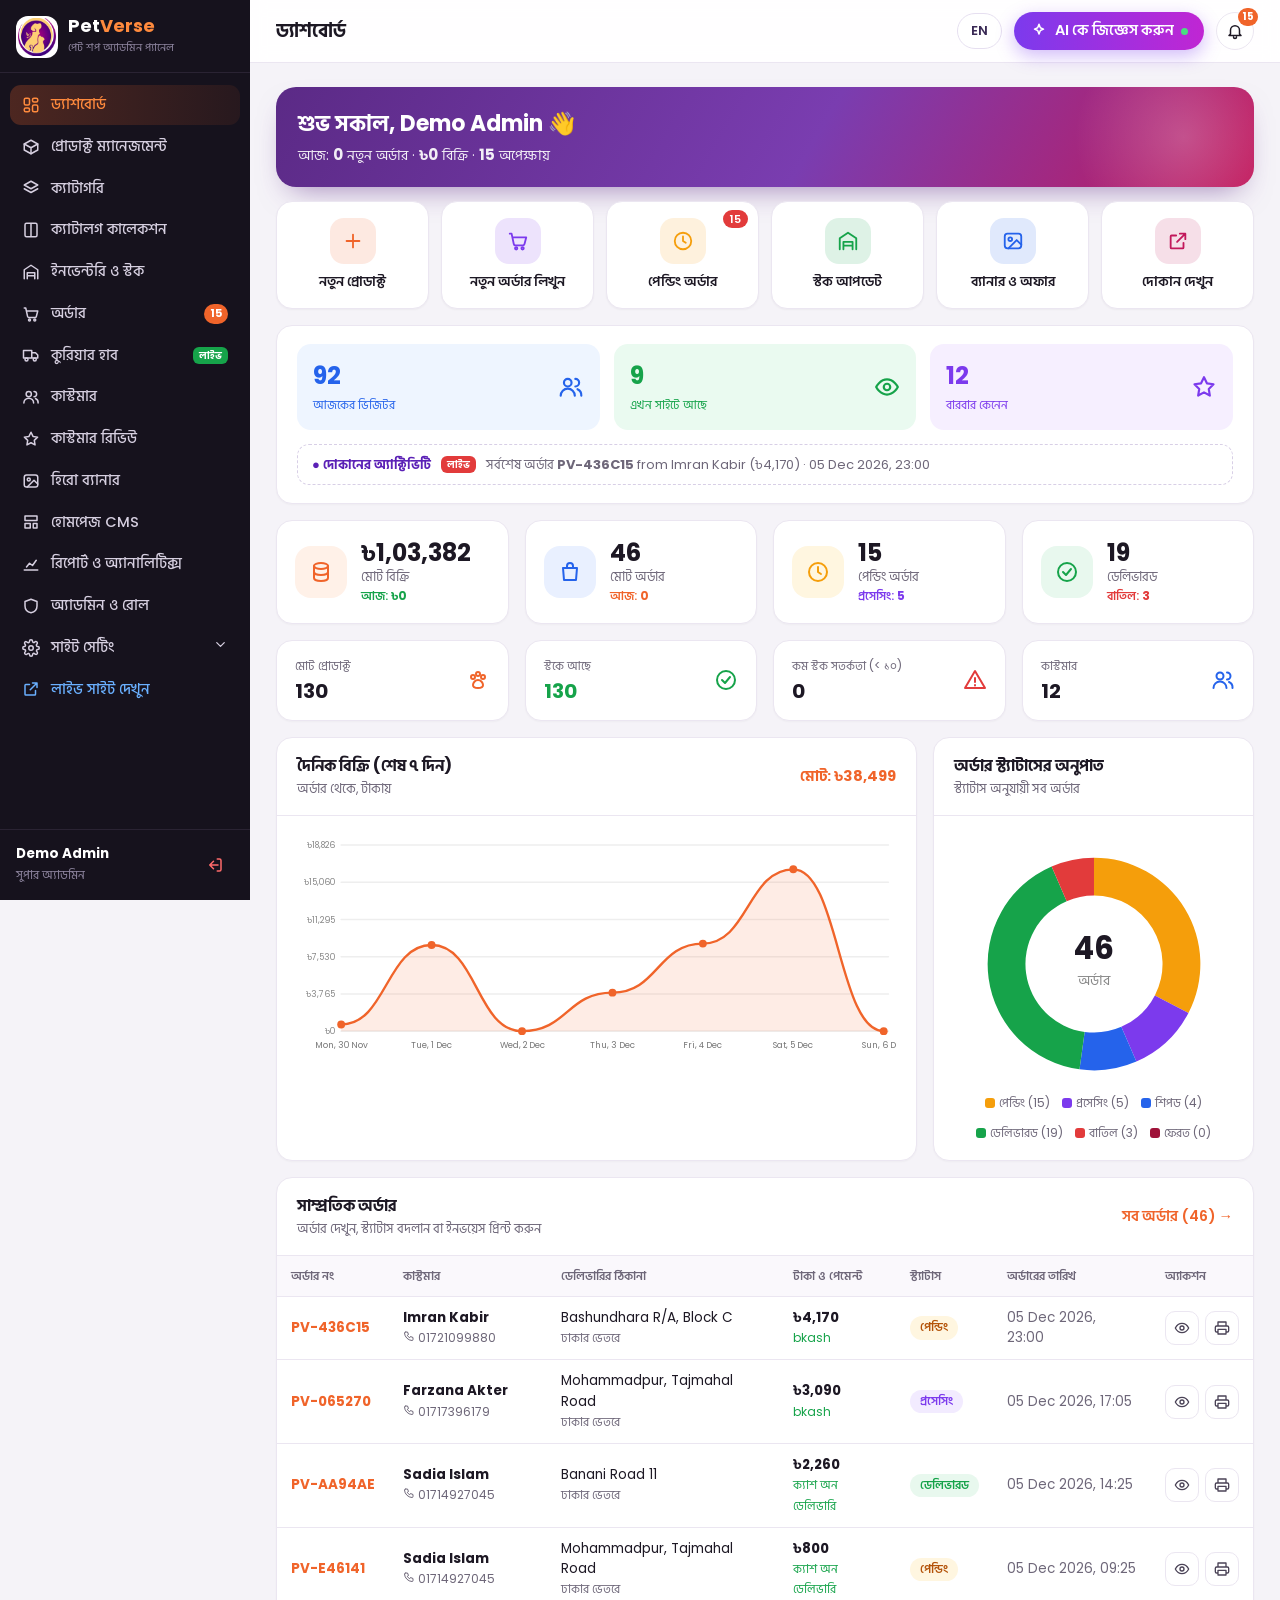
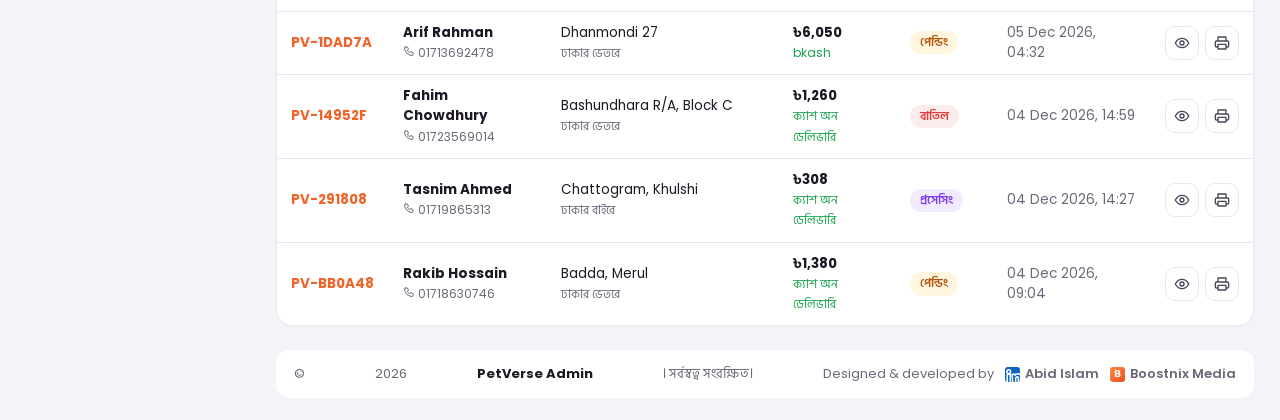
==== commit 59a3805b: "Footer credit like Kazi Office: LinkedIn Abid Islam + Boostnix Media" ====
--- a/admin/index.html
+++ b/admin/index.html
@@ -8,7 +8,7 @@
 <link rel="icon" type="image/png" sizes="192x192" href="../img/icon-192.png"><link rel="apple-touch-icon" href="../apple-touch-icon.png">
 <link rel="preconnect" href="https://fonts.googleapis.com"><link rel="preconnect" href="https://fonts.gstatic.com" crossorigin>
 <link href="https://fonts.googleapis.com/css2?family=Poppins:wght@400;500;600;700;800&family=Hind+Siliguri:wght@400;500;600;700&display=swap" rel="stylesheet">
-<link rel="stylesheet" href="admin.css?v=2.4">
+<link rel="stylesheet" href="admin.css?v=2.5">
 </head>
 <body>
 
@@ -41,7 +41,7 @@
    <div class="bell-wrap"><button class="ic bell" onclick="toggleBell()" aria-label="Notifications"><svg viewBox="0 0 24 24"><path d="M6 16V11a6 6 0 1 1 12 0v5l2 2H4zM10 20a2 2 0 0 0 4 0"/></svg><b id="bellN" hidden>0</b></button><div class="bell-pop" id="bellPop" hidden></div></div>
   </header>
   <main id="view" class="view"></main>
-  <footer class="foot">© <span id="yr"></span> <b>PetVerse Admin</b>. All rights reserved.<span>Developed by <b>Abid Islam</b> · Boostnix Media</span></footer>
+  <footer class="foot">© <span id="yr"></span> <b>PetVerse Admin</b>. All rights reserved.<span class="sig notr"><span>Designed &amp; developed by</span><a href="https://www.linkedin.com/in/abid-islam-a926ab2b5/" target="_blank" rel="noopener author"><span class="sg-i sg-li"><svg width="9" height="9" viewBox="0 0 24 24" fill="currentColor" aria-hidden="true"><path d="M4.98 3.5a2.5 2.5 0 1 1 0 5 2.5 2.5 0 0 1 0-5zM3 9.5h4V21H3zM9.5 9.5h3.8v1.6h.06c.53-1 1.83-2.06 3.77-2.06 4.03 0 4.77 2.65 4.77 6.1V21h-4v-5.1c0-1.22-.02-2.78-1.7-2.78-1.7 0-1.96 1.33-1.96 2.7V21h-4z"/></svg></span>Abid Islam</a><a href="https://boostnixmedia.com/" target="_blank" rel="noopener"><span class="sg-i sg-bx">B</span>Boostnix Media</a></span></footer>
  </div>
 </div>
 
@@ -55,10 +55,10 @@
 <div class="modal" id="modal" hidden><div class="modal-bg" onclick="closeModal()"></div><div class="modal-box" id="modalBox"></div></div>
 <div class="toast" id="toast"></div>
 <script>window.PV_PREFIX = "pvd"; /* demo storage name: give every shop its own (e.g. "cgd", "llx", "jbz") */</script>
-<script src="bn.js?v=2.4"></script>
+<script src="bn.js?v=2.5"></script>
 <script>document.getElementById("langBtn").textContent=PV_LANG==="bn"?"EN":"বাংলা"</script>
-<script src="admin.js?v=2.4"></script>
-<script src="admin2.js?v=2.4"></script>
+<script src="admin.js?v=2.5"></script>
+<script src="admin2.js?v=2.5"></script>
 <script src="pwd-eye.js?v=1"></script>
 </body>
 </html>
--- a/admin/admin.css
+++ b/admin/admin.css
@@ -119,3 +119,8 @@
 @media(max-width:640px){.qa{grid-template-columns:repeat(3,1fr);gap:8px}.qa-b{padding:12px 4px;font-size:12px}.qa-b i{width:40px;height:40px}.hello{padding:16px}.hello h2{font-size:18px}}
 html[lang=bn] body{font-size:14.5px}html[lang=bn] .nv{font-size:14.5px}
 @media(max-width:640px){.vis{grid-template-columns:repeat(3,1fr)!important;gap:8px}.vis>div{flex-direction:column;align-items:flex-start;gap:4px;padding:10px}.vis>div svg{display:none}.vis b{font-size:20px}.vis small{font-size:11px;line-height:1.3}}
+
+.sig{display:inline-flex;flex-wrap:wrap;align-items:center;gap:.3rem .7rem}
+.sig a{display:inline-flex;align-items:center;gap:.3rem;font-weight:600;color:inherit;text-decoration:none}.sig a:hover{text-decoration:underline}
+.sig .sg-i{width:15px;height:15px;border-radius:3px;display:grid;place-items:center;flex-shrink:0;color:#fff;font:700 9.5px/1 system-ui,sans-serif}
+.sig .sg-li{background:#0a66c2}.sig .sg-bx{background:linear-gradient(135deg,#ff8a3d,#f04e23)}
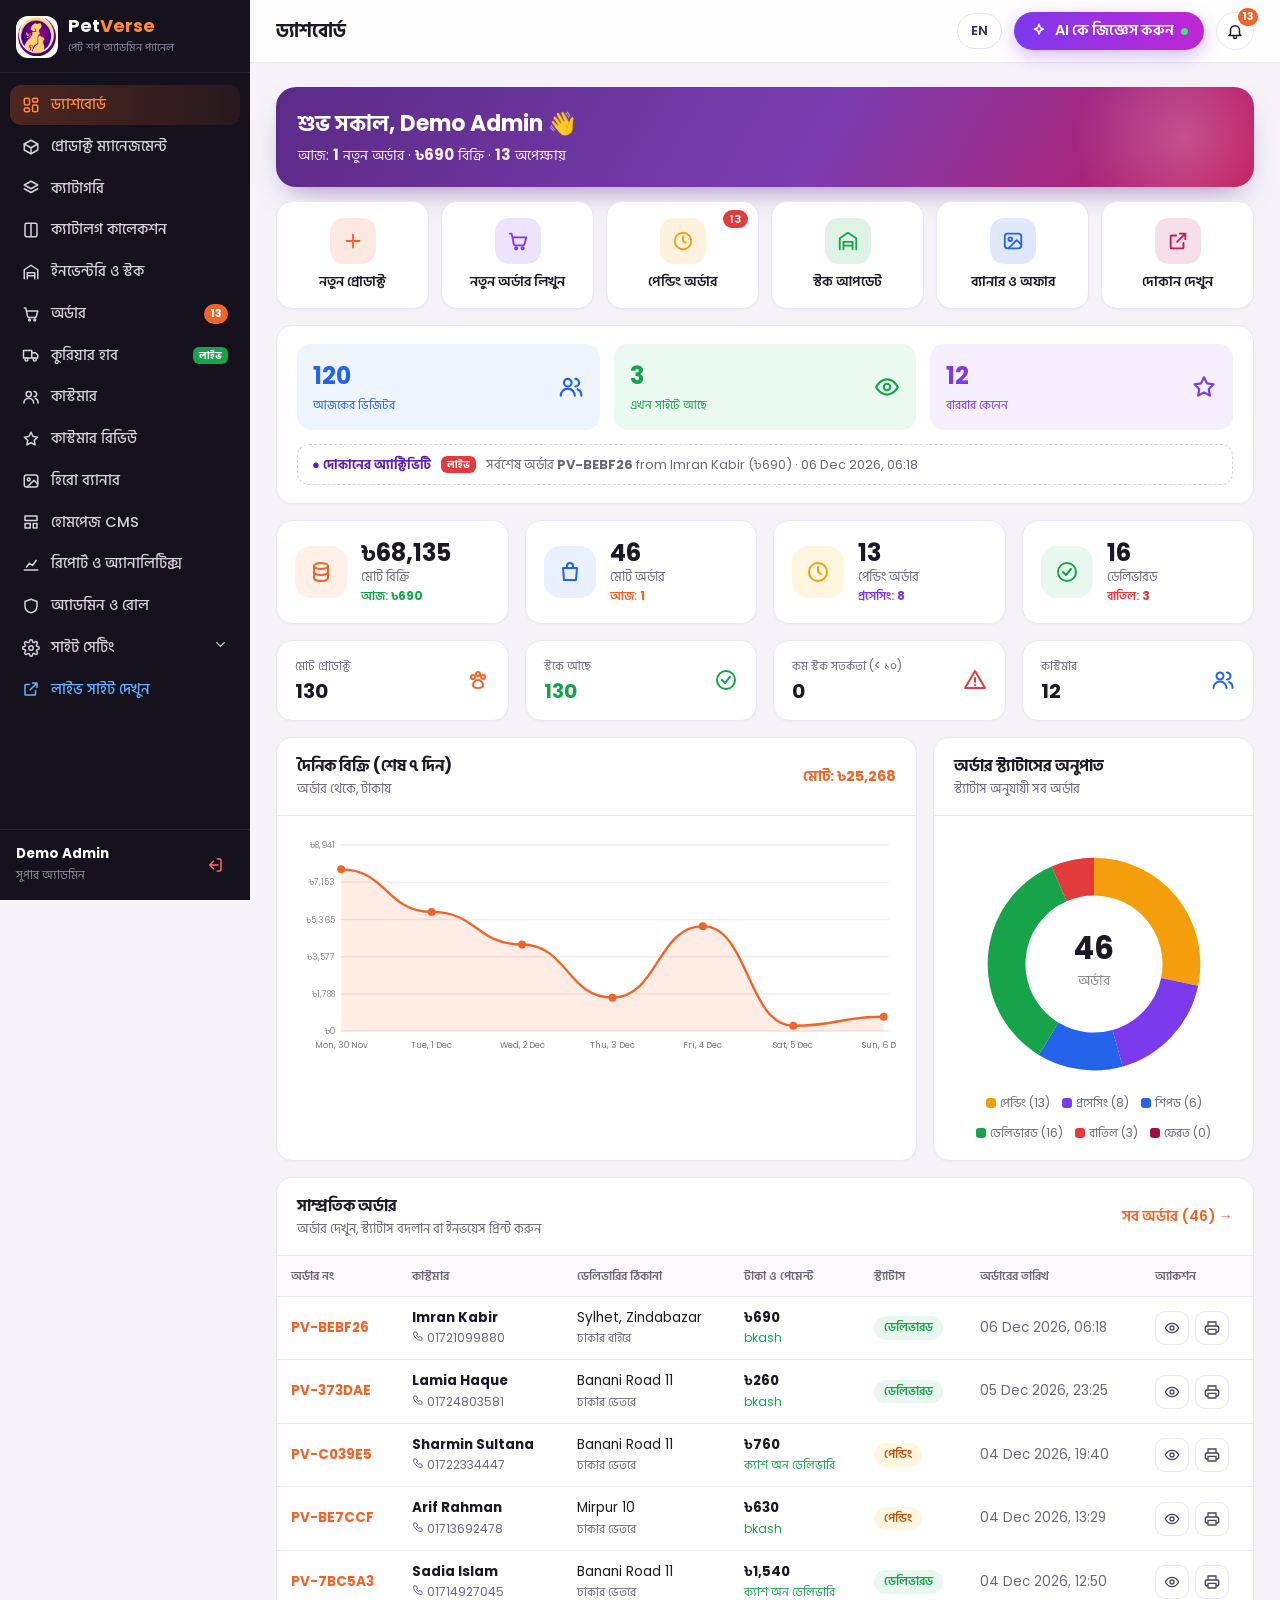
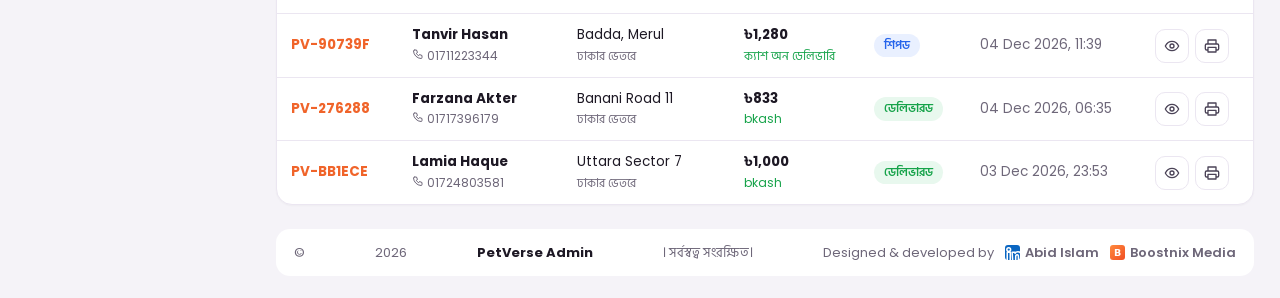
==== commit bc667deb: "Admin: sign in with password only" ====
--- a/admin/index.html
+++ b/admin/index.html
@@ -8,7 +8,7 @@
 <link rel="icon" type="image/png" sizes="192x192" href="../img/icon-192.png"><link rel="apple-touch-icon" href="../apple-touch-icon.png">
 <link rel="preconnect" href="https://fonts.googleapis.com"><link rel="preconnect" href="https://fonts.gstatic.com" crossorigin>
 <link href="https://fonts.googleapis.com/css2?family=Poppins:wght@400;500;600;700;800&family=Hind+Siliguri:wght@400;500;600;700&display=swap" rel="stylesheet">
-<link rel="stylesheet" href="admin.css?v=2.5">
+<link rel="stylesheet" href="admin.css?v=2.6">
 </head>
 <body>
 
@@ -17,9 +17,8 @@
   <img src="../img/logo-mark.webp" alt="PetVerse">
   <h2>PetVerse Admin</h2>
   <p id="loginHint">Sign in to manage your shop</p>
-  <div id="setupName" hidden><input name="name" placeholder="Your name"></div>
-  <input name="user" placeholder="Username" autocomplete="username" required>
-  <input name="pass" type="password" placeholder="Password" autocomplete="current-password" required minlength="8">
+  <input name="user" type="hidden" value="" autocomplete="off">
+  <input name="pass" type="password" placeholder="Password" autocomplete="current-password" required minlength="8" autofocus>
   <button class="btn" style="width:100%">Sign in</button>
   <div class="err" id="loginErr"></div>
  </form>
@@ -55,10 +54,10 @@
 <div class="modal" id="modal" hidden><div class="modal-bg" onclick="closeModal()"></div><div class="modal-box" id="modalBox"></div></div>
 <div class="toast" id="toast"></div>
 <script>window.PV_PREFIX = "pvd"; /* demo storage name: give every shop its own (e.g. "cgd", "llx", "jbz") */</script>
-<script src="bn.js?v=2.5"></script>
+<script src="bn.js?v=2.6"></script>
 <script>document.getElementById("langBtn").textContent=PV_LANG==="bn"?"EN":"বাংলা"</script>
-<script src="admin.js?v=2.5"></script>
-<script src="admin2.js?v=2.5"></script>
+<script src="admin.js?v=2.6"></script>
+<script src="admin2.js?v=2.6"></script>
 <script src="pwd-eye.js?v=1"></script>
 </body>
 </html>
--- a/admin/admin.css
+++ b/admin/admin.css
@@ -124,3 +124,5 @@
 .sig a{display:inline-flex;align-items:center;gap:.3rem;font-weight:600;color:inherit;text-decoration:none}.sig a:hover{text-decoration:underline}
 .sig .sg-i{width:15px;height:15px;border-radius:3px;display:grid;place-items:center;flex-shrink:0;color:#fff;font:700 9.5px/1 system-ui,sans-serif}
 .sig .sg-li{background:#0a66c2}.sig .sg-bx{background:linear-gradient(135deg,#ff8a3d,#f04e23)}
+
+body:has(#login:not([hidden])) #tabbar,body:has(#login:not([hidden])) .fab{display:none!important}
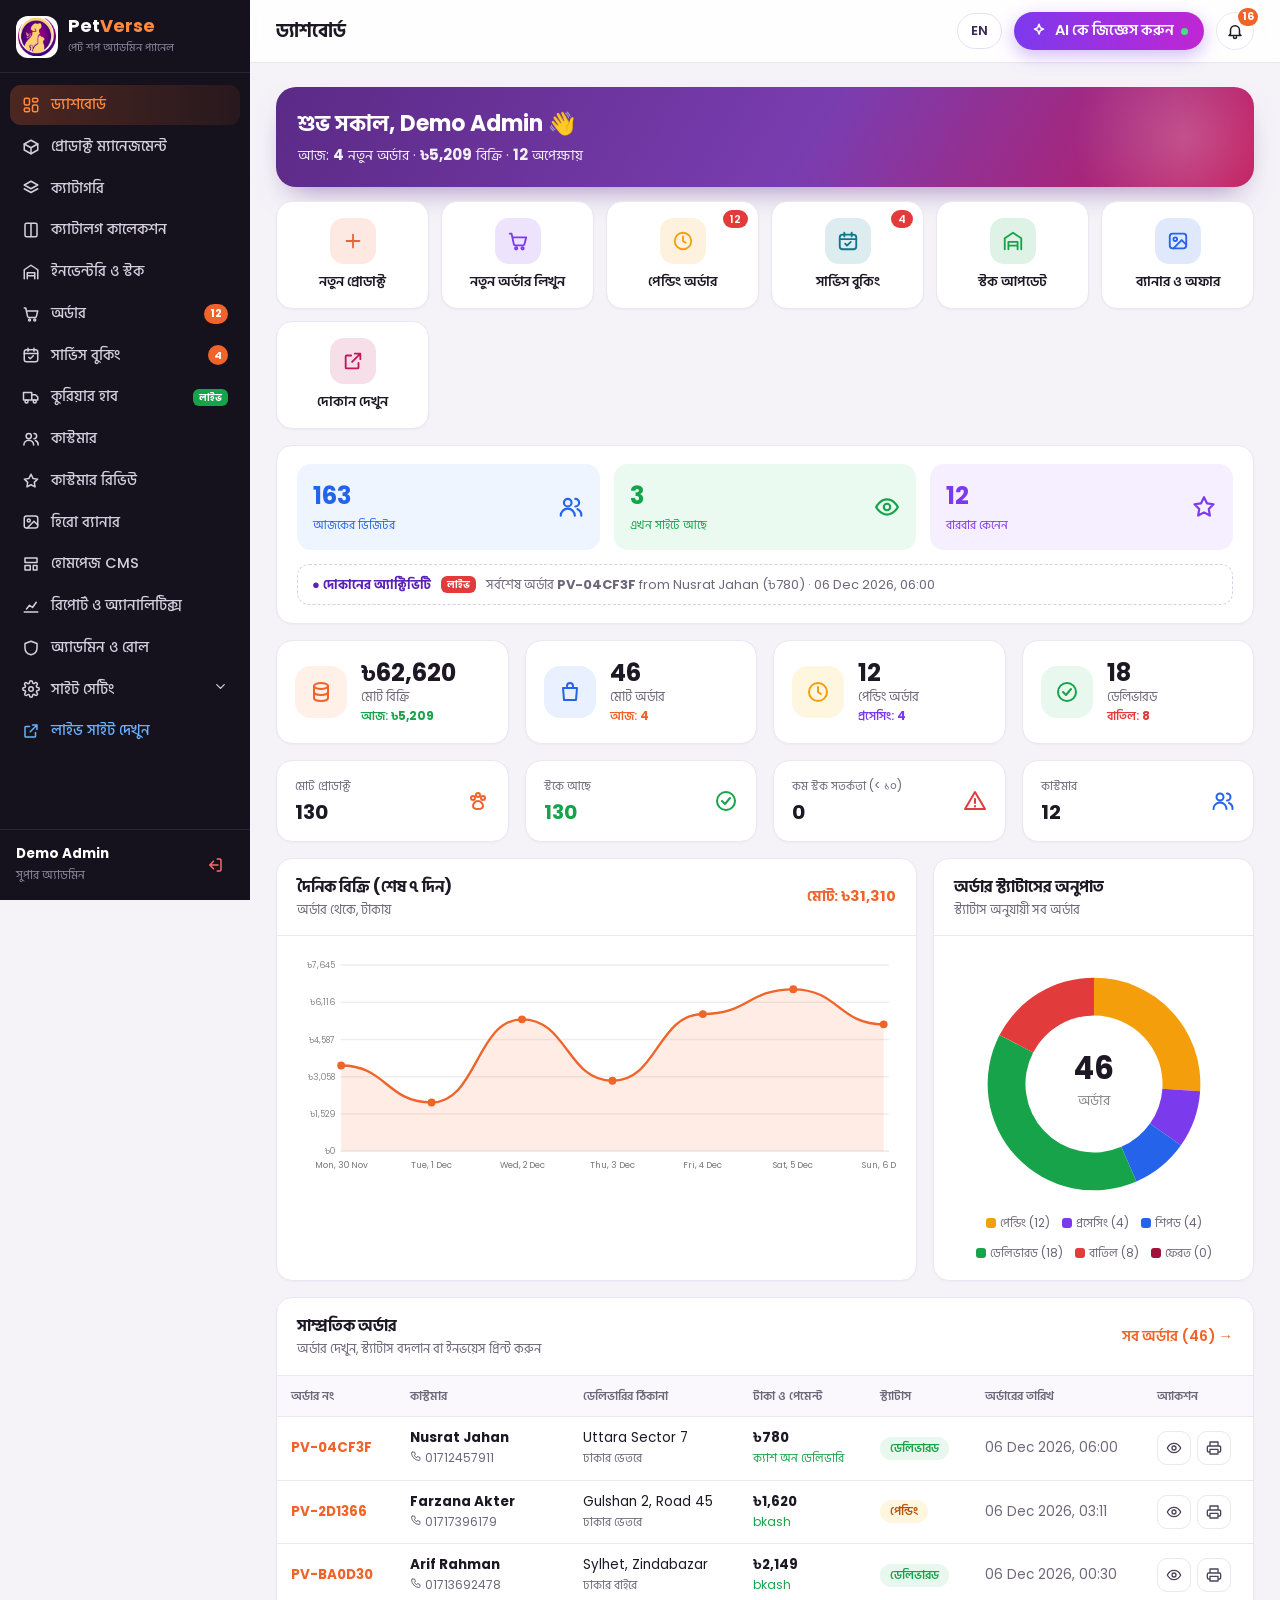
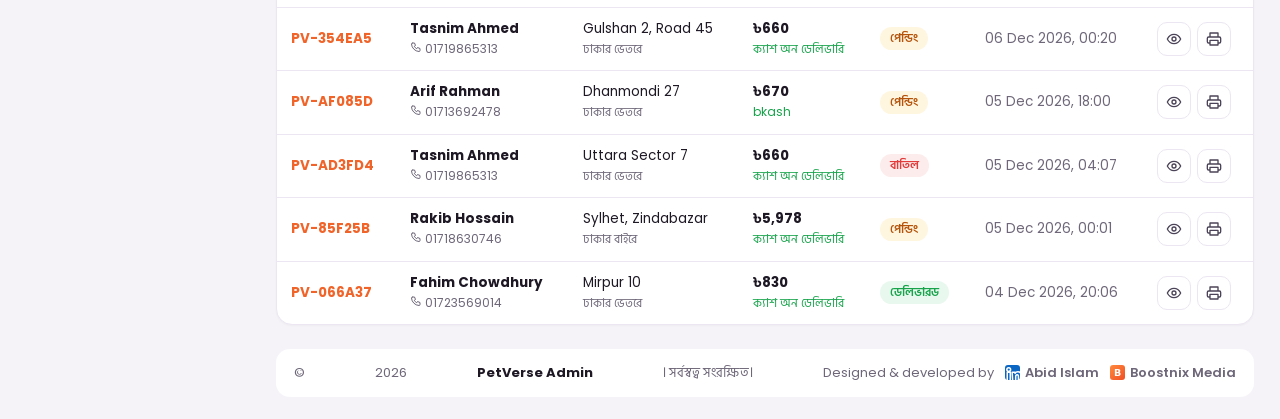
==== commit 59e26d47: "Speed fixes, service bookings in admin, Bashundhara/Baridhara SEO" ====
--- a/admin/index.html
+++ b/admin/index.html
@@ -8,7 +8,7 @@
 <link rel="icon" type="image/png" sizes="192x192" href="../img/icon-192.png"><link rel="apple-touch-icon" href="../apple-touch-icon.png">
 <link rel="preconnect" href="https://fonts.googleapis.com"><link rel="preconnect" href="https://fonts.gstatic.com" crossorigin>
 <link href="https://fonts.googleapis.com/css2?family=Poppins:wght@400;500;600;700;800&family=Hind+Siliguri:wght@400;500;600;700&display=swap" rel="stylesheet">
-<link rel="stylesheet" href="admin.css?v=2.6">
+<link rel="stylesheet" href="admin.css?v=2.7">
 </head>
 <body>
 
@@ -54,10 +54,11 @@
 <div class="modal" id="modal" hidden><div class="modal-bg" onclick="closeModal()"></div><div class="modal-box" id="modalBox"></div></div>
 <div class="toast" id="toast"></div>
 <script>window.PV_PREFIX = "pvd"; /* demo storage name: give every shop its own (e.g. "cgd", "llx", "jbz") */</script>
-<script src="bn.js?v=2.6"></script>
+<script src="bn.js?v=2.7"></script>
 <script>document.getElementById("langBtn").textContent=PV_LANG==="bn"?"EN":"বাংলা"</script>
-<script src="admin.js?v=2.6"></script>
-<script src="admin2.js?v=2.6"></script>
+<script src="admin.js?v=2.7"></script>
+<script src="bookings.js?v=2.7"></script>
+<script src="admin2.js?v=2.7"></script>
 <script src="pwd-eye.js?v=1"></script>
 </body>
 </html>
--- a/admin/admin.css
+++ b/admin/admin.css
@@ -126,3 +126,17 @@
 .sig .sg-li{background:#0a66c2}.sig .sg-bx{background:linear-gradient(135deg,#ff8a3d,#f04e23)}
 
 body:has(#login:not([hidden])) #tabbar,body:has(#login:not([hidden])) .fab{display:none!important}
+/* service bookings */
+.bk-list{display:grid;grid-template-columns:repeat(auto-fill,minmax(340px,1fr));gap:14px}
+.card.bk{padding:16px 18px;border-left:5px solid var(--c);display:flex;flex-direction:column;gap:10px}
+.bk-top{display:flex;justify-content:space-between;gap:12px;align-items:flex-start}
+.bk-n{font-size:16px}
+.bk-when{text-align:center;background:#f6f1ff;border-radius:12px;padding:7px 11px;min-width:92px;flex:none}
+.bk-when b{display:block;color:#5b21b6;font-size:14px}.bk-when small{color:#7c6a99;font-size:11px;display:block;line-height:1.3}
+.bk-info{display:flex;flex-wrap:wrap;gap:6px 14px;font-size:13.5px;color:#3d3550}
+.bk-info span{display:inline-flex;align-items:center;gap:5px}.bk-info svg{stroke:currentColor;fill:none;stroke-width:2;color:#8b7fa6}
+.bk-note{margin:0;background:#faf7ff;border-radius:10px;padding:8px 11px;font-size:13px;color:#4b4060}
+.bk-note.adm{background:#fff8e6;color:#7a5a00}
+.bk-act{display:flex;flex-wrap:wrap;gap:8px;margin-top:2px}
+.bk-act .btn{text-decoration:none}
+@media(max-width:760px){.bk-list{grid-template-columns:1fr}.bk-stats{grid-template-columns:1fr 1fr!important}.bk-act .btn{flex:1 1 auto;justify-content:center}}
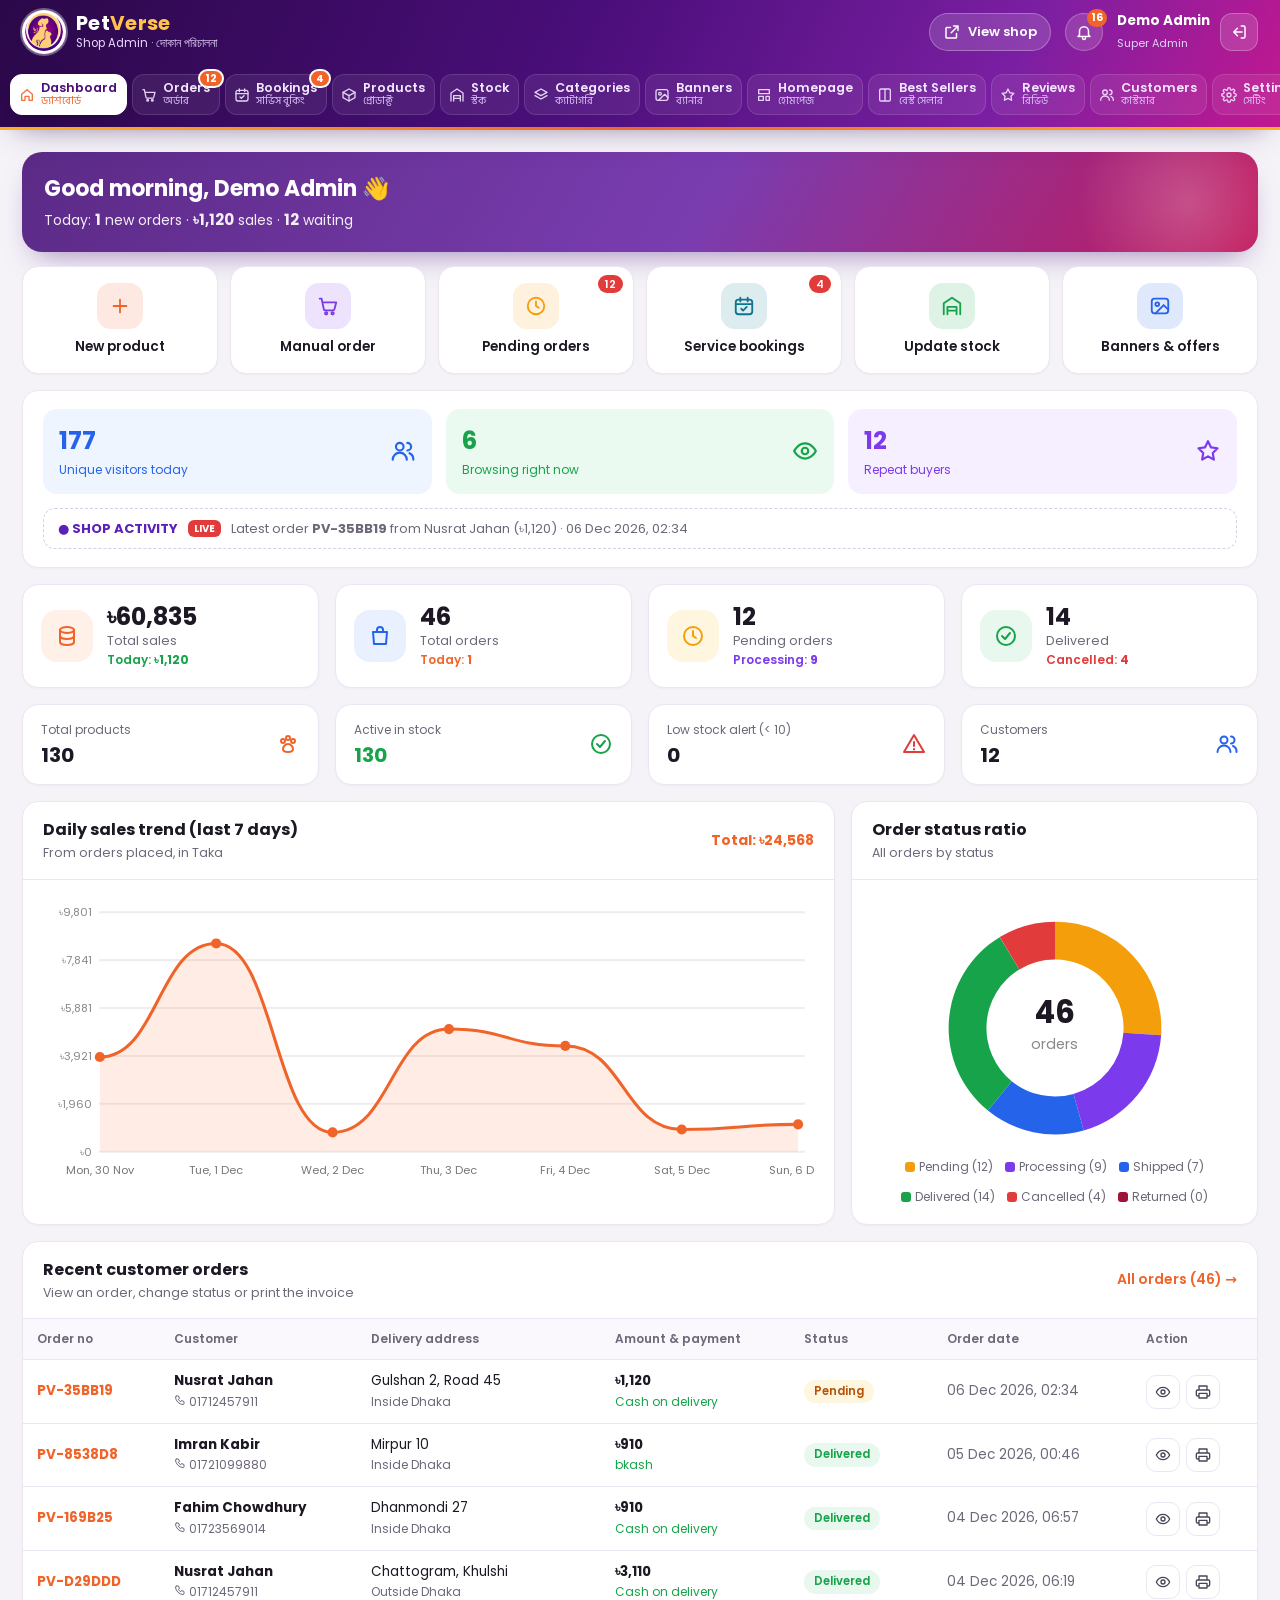
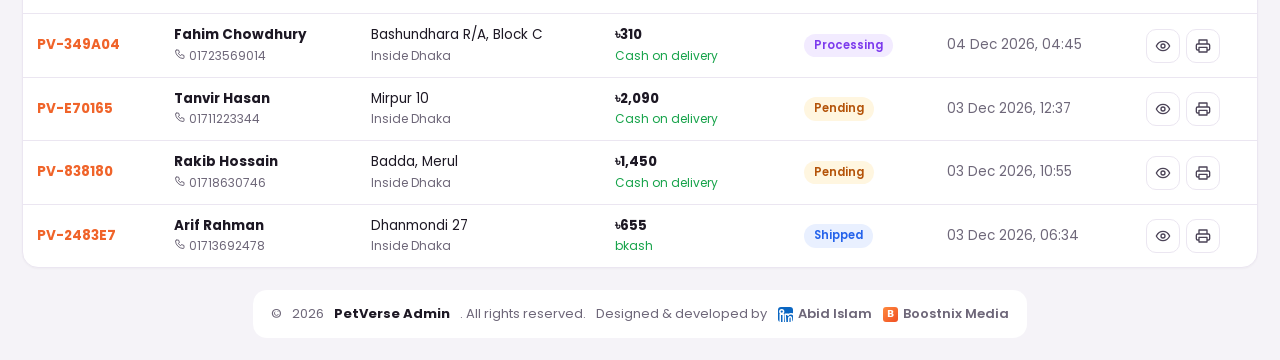
==== commit 3bf33187: "Admin v3: own PetVerse layout with top menu (English + Bangla), trimmed pages, backup download" ====
--- a/admin/index.html
+++ b/admin/index.html
@@ -8,7 +8,7 @@
 <link rel="icon" type="image/png" sizes="192x192" href="../img/icon-192.png"><link rel="apple-touch-icon" href="../apple-touch-icon.png">
 <link rel="preconnect" href="https://fonts.googleapis.com"><link rel="preconnect" href="https://fonts.gstatic.com" crossorigin>
 <link href="https://fonts.googleapis.com/css2?family=Poppins:wght@400;500;600;700;800&family=Hind+Siliguri:wght@400;500;600;700&display=swap" rel="stylesheet">
-<link rel="stylesheet" href="admin.css?v=2.7">
+<link rel="stylesheet" href="admin.css?v=3.0">
 </head>
 <body>
 
@@ -16,7 +16,7 @@
  <form class="login" id="loginForm">
   <img src="../img/logo-mark.webp" alt="PetVerse">
   <h2>PetVerse Admin</h2>
-  <p id="loginHint">Sign in to manage your shop</p>
+  <p id="loginHint">Sign in to manage your shop · দোকান চালাতে লগইন করুন</p>
   <input name="user" type="hidden" value="" autocomplete="off">
   <input name="pass" type="password" placeholder="Password" autocomplete="current-password" required minlength="8" autofocus>
   <button class="btn" style="width:100%">Sign in</button>
@@ -25,20 +25,18 @@
 </section>
 
 <div id="app" class="app" hidden>
- <aside class="side" id="side">
-  <a class="brand" href="#dashboard"><img src="../img/logo-mark.webp" alt=""><span><b class="notr">Pet<em>Verse</em></b><small>Pet Shop Admin Panel</small></span></a>
-  <nav id="nav"></nav>
-  <div class="me"><div><b id="meName">Admin</b><small id="meRole">Super Admin</small></div><button class="ic" title="Log out" onclick="logout()"><svg viewBox="0 0 24 24"><path d="M15 4h3a2 2 0 0 1 2 2v12a2 2 0 0 1-2 2h-3M10 17l-5-5 5-5M5 12h11"/></svg></button></div>
- </aside>
- <div class="shade" onclick="document.body.classList.remove('nav-open')"></div>
+ <header class="hd">
+  <div class="hd-in">
+   <a class="brand" href="#dashboard"><img src="../img/logo-mark.webp" alt=""><span><b class="notr">Pet<em>Verse</em></b><small>Shop Admin · দোকান পরিচালনা</small></span></a>
+   <h1 id="pageTitle" hidden>Dashboard</h1>
+   <span class="hd-sp"></span>
+   <a class="hd-shop" href="../" target="_blank" rel="noopener"><svg viewBox="0 0 24 24"><path d="M14 4h6v6M20 4l-9 9M18 14v5a1 1 0 0 1-1 1H5a1 1 0 0 1-1-1V7a1 1 0 0 1 1-1h5"/></svg><span>View shop</span></a>
+   <div class="bell-wrap"><button class="ic bell" onclick="toggleBell()" aria-label="Notifications"><svg viewBox="0 0 24 24"><path d="M6 16V11a6 6 0 1 1 12 0v5l2 2H4zM10 20a2 2 0 0 0 4 0"/></svg><b id="bellN" hidden>0</b></button><div class="bell-pop" id="bellPop" hidden></div></div>
+   <div class="me"><div><b id="meName">Admin</b><small id="meRole">Super Admin</small></div><button class="ic" title="Log out · লগ আউট" onclick="logout()"><svg viewBox="0 0 24 24"><path d="M15 4h3a2 2 0 0 1 2 2v12a2 2 0 0 1-2 2h-3M10 17l-5-5 5-5M5 12h11"/></svg></button></div>
+  </div>
+  <nav id="nav" class="tnav" aria-label="Admin menu"></nav>
+ </header>
  <div class="main">
-  <header class="topbar">
-   <button class="ic menu" onclick="document.body.classList.toggle('nav-open')" aria-label="Menu"><svg viewBox="0 0 24 24"><path d="M4 6h16M4 12h16M4 18h16"/></svg></button>
-   <h1 id="pageTitle">Dashboard</h1>
-   <button class="lang-btn" id="langBtn" onclick="setLang(PV_LANG==='bn'?'en':'bn')" title="Language">EN</button>
-   <button class="ai-btn" onclick="askAI()"><svg viewBox="0 0 24 24"><path d="M12 3l1.8 4.7L18 9.5l-4.2 1.8L12 16l-1.8-4.7L6 9.5l4.2-1.8z"/></svg>Ask AI<i></i></button>
-   <div class="bell-wrap"><button class="ic bell" onclick="toggleBell()" aria-label="Notifications"><svg viewBox="0 0 24 24"><path d="M6 16V11a6 6 0 1 1 12 0v5l2 2H4zM10 20a2 2 0 0 0 4 0"/></svg><b id="bellN" hidden>0</b></button><div class="bell-pop" id="bellPop" hidden></div></div>
-  </header>
   <main id="view" class="view"></main>
   <footer class="foot">© <span id="yr"></span> <b>PetVerse Admin</b>. All rights reserved.<span class="sig notr"><span>Designed &amp; developed by</span><a href="https://www.linkedin.com/in/abid-islam-a926ab2b5/" target="_blank" rel="noopener author"><span class="sg-i sg-li"><svg width="9" height="9" viewBox="0 0 24 24" fill="currentColor" aria-hidden="true"><path d="M4.98 3.5a2.5 2.5 0 1 1 0 5 2.5 2.5 0 0 1 0-5zM3 9.5h4V21H3zM9.5 9.5h3.8v1.6h.06c.53-1 1.83-2.06 3.77-2.06 4.03 0 4.77 2.65 4.77 6.1V21h-4v-5.1c0-1.22-.02-2.78-1.7-2.78-1.7 0-1.96 1.33-1.96 2.7V21h-4z"/></svg></span>Abid Islam</a><a href="https://boostnixmedia.com/" target="_blank" rel="noopener"><span class="sg-i sg-bx">B</span>Boostnix Media</a></span></footer>
  </div>
@@ -49,16 +47,15 @@
  <a href="#orders" data-r="orders"><svg viewBox="0 0 24 24"><path d="M3 4h2l2.4 11.2a2 2 0 0 0 2 1.6h7.7a2 2 0 0 0 2-1.5L21 8H6"/></svg><span>Orders</span><b id="tbN" hidden></b></a>
  <a href="#product/new" class="add" data-r="product"><svg viewBox="0 0 24 24"><path d="M12 5v14M5 12h14"/></svg><span>Add</span></a>
  <a href="#products" data-r="products"><svg viewBox="0 0 24 24"><path d="M21 8l-9-5-9 5 9 5 9-5zM3 8v8l9 5 9-5V8M12 13v8"/></svg><span>Products</span></a>
- <a href="#" onclick="document.body.classList.toggle('nav-open');return false"><svg viewBox="0 0 24 24"><path d="M4 6h16M4 12h16M4 18h16"/></svg><span>More</span></a>
+ <a href="#bookings" data-r="bookings"><svg viewBox="0 0 24 24"><rect x="3" y="5" width="18" height="16" rx="3"/><path d="M3 10h18M8 3v4M16 3v4"/></svg><span>Bookings</span><b id="tbB" hidden></b></a>
 </nav>
 <div class="modal" id="modal" hidden><div class="modal-bg" onclick="closeModal()"></div><div class="modal-box" id="modalBox"></div></div>
 <div class="toast" id="toast"></div>
 <script>window.PV_PREFIX = "pvd"; /* demo storage name: give every shop its own (e.g. "cgd", "llx", "jbz") */</script>
-<script src="bn.js?v=2.7"></script>
-<script>document.getElementById("langBtn").textContent=PV_LANG==="bn"?"EN":"বাংলা"</script>
-<script src="admin.js?v=2.7"></script>
-<script src="bookings.js?v=2.7"></script>
-<script src="admin2.js?v=2.7"></script>
+<script src="admin.js?v=3.0"></script>
+<script src="bookings.js?v=3.0"></script>
+<script src="admin2.js?v=3.0"></script>
+<script src="pv-top.js?v=3.0"></script>
 <script src="pwd-eye.js?v=1"></script>
 </body>
 </html>
--- a/admin/admin.css
+++ b/admin/admin.css
@@ -140,3 +140,64 @@
 .bk-act{display:flex;flex-wrap:wrap;gap:8px;margin-top:2px}
 .bk-act .btn{text-decoration:none}
 @media(max-width:760px){.bk-list{grid-template-columns:1fr}.bk-stats{grid-template-columns:1fr 1fr!important}.bk-act .btn{flex:1 1 auto;justify-content:center}}
+/* ===== v3: own PetVerse layout, menu on top (like Kazi Office) ===== */
+.app{display:block}
+.side,.shade,.topbar,.lang-btn,.ai-btn{display:none!important}
+.main{margin-left:0!important;min-height:calc(100vh - 140px)}
+.hd{position:sticky;top:0;z-index:40;background:linear-gradient(115deg,#2a0848 0%,#4a0e7a 45%,#7b1fa2 78%,#c2188f 100%);color:#fff;box-shadow:0 10px 30px -18px rgba(40,8,70,.7)}
+.hd::after{content:"";display:block;height:3px;background:linear-gradient(90deg,#ffb020,#f0642a,#ffb020)}
+.hd-in{max-width:1360px;margin:0 auto;display:flex;align-items:center;gap:14px;padding:10px 22px 8px}
+.hd .brand{display:flex;align-items:center;gap:10px;text-decoration:none;color:#fff;padding:0;border:0}
+.hd .brand img{width:44px;height:44px;border-radius:50%;background:#fff;padding:3px;box-shadow:0 0 0 2px rgba(255,255,255,.35)}
+.hd .brand b{display:block;font-size:20px;letter-spacing:.3px;color:#fff}.hd .brand b em{font-style:normal;color:#ffc24a}
+.hd .brand small{display:block;font-size:11.5px;color:#e9d8ff;margin-top:1px}
+.hd-sp{flex:1}
+.hd-shop{display:inline-flex;align-items:center;gap:7px;color:#fff;text-decoration:none;font-size:13px;font-weight:600;background:rgba(255,255,255,.14);border:1px solid rgba(255,255,255,.28);padding:8px 13px;border-radius:99px}
+.hd-shop:hover{background:rgba(255,255,255,.24)}
+.hd svg{width:18px;height:18px;stroke:currentColor;fill:none;stroke-width:2;stroke-linecap:round;stroke-linejoin:round}
+.hd .ic{color:#fff;background:rgba(255,255,255,.14);border:1px solid rgba(255,255,255,.25)}
+.hd .ic:hover{background:rgba(255,255,255,.25)}
+.hd .bell-pop{color:var(--ink)}
+.hd .me{display:flex;align-items:center;gap:10px;padding:0;border:0;background:none}
+.hd .me b{color:#fff;font-size:13.5px;display:block}.hd .me small{color:#e3d2fb;font-size:11px}
+.tnav{max-width:1360px;margin:0 auto;display:flex;gap:6px;padding:4px 18px 10px;overflow-x:auto;scrollbar-width:none;flex-wrap:wrap}
+.tnav::-webkit-scrollbar{display:none}
+.tn{position:relative;display:flex;align-items:center;gap:8px;padding:7px 13px 7px 10px;border-radius:12px;color:#f3e8ff;text-decoration:none;background:rgba(255,255,255,.07);border:1px solid rgba(255,255,255,.12);transition:.18s;white-space:nowrap;flex:none}
+.tn svg{width:18px;height:18px;stroke:currentColor;fill:none;stroke-width:2;opacity:.9}
+.tn span{display:flex;flex-direction:column;line-height:1.15}
+.tn b{font-size:13px;font-weight:600}.tn small{font-size:10.5px;color:#d9c3f5;font-family:"Hind Siliguri",Poppins,sans-serif}
+.tn:hover{background:rgba(255,255,255,.17)}
+.tn.on{background:#fff;color:#4a0e7a;border-color:#fff;box-shadow:0 6px 16px -8px rgba(0,0,0,.45)}
+.tn.on small{color:#f0642a}.tn.on svg{color:#f0642a}
+.tn em{position:absolute;top:-6px;right:-5px;background:#f0642a;color:#fff;font-style:normal;font-size:10.5px;font-weight:700;min-width:19px;height:19px;border-radius:99px;display:grid;place-items:center;padding:0 5px;border:2px solid #fff}
+.view{max-width:1360px;margin:0 auto;padding:22px}
+.foot{max-width:1316px;margin:0 auto 22px}
+.ph h2 .bn,.ph h2 span.bn{font-family:"Hind Siliguri",Poppins,sans-serif;font-weight:600;font-size:.72em;color:var(--ac);margin-left:6px;background:#fff1e8;padding:2px 10px;border-radius:99px;vertical-align:middle}
+.stabs{display:flex;gap:8px;flex-wrap:wrap;margin:0 0 16px}
+.stabs a{display:flex;flex-direction:column;line-height:1.2;text-decoration:none;color:var(--ink);background:#fff;border:1px solid var(--line);border-radius:12px;padding:8px 14px}
+.stabs a b{font-size:13px;font-weight:600}.stabs a small{font-size:11px;color:var(--mu);font-family:"Hind Siliguri",Poppins,sans-serif}
+.stabs a.on{background:#4a0e7a;border-color:#4a0e7a;color:#fff}.stabs a.on small{color:#ffc24a}
+button[onclick^="sendCourier"],.qa-b[onclick*="courier"]{display:none!important}
+@media(max-width:960px){
+ .hd-in{padding:9px 14px 6px;gap:8px}
+ .hd .brand img{width:38px;height:38px}.hd .brand b{font-size:17px}.hd .brand small{font-size:10.5px}
+ .hd-shop span,.hd .me>div{display:none}
+ .hd-shop{padding:8px}
+ .tnav{flex-wrap:nowrap;padding:4px 12px 9px;gap:6px;scroll-padding-inline:12px}
+ .tn{padding:6px 11px 6px 9px}.tn b{font-size:12.5px}
+ .view{padding:16px 14px}
+ .ph h2 .bn{display:inline-block;margin:4px 0 0}
+}
+@media print{.hd{display:none}}
+.bkp .card-b{display:flex;flex-direction:column;gap:10px;align-items:flex-start}
+.bkp h3{margin:4px 0 0;font-size:18px}.bkp h3 small{font-family:"Hind Siliguri",Poppins,sans-serif;font-size:13px;color:var(--ac);font-weight:600;margin-left:6px}
+.bkp p{margin:0;line-height:1.6}.bnl{display:block;margin-top:6px;font-family:"Hind Siliguri",Poppins,sans-serif;color:#4b4060}
+.bkp-i{width:52px;height:52px;border-radius:14px;display:grid;place-items:center}.bkp-i svg{width:26px;height:26px;stroke:currentColor;fill:none;stroke-width:2}
+.bkp .btn{text-decoration:none}
+@media(min-width:961px){
+ .tnav{flex-wrap:nowrap;gap:5px;justify-content:space-between;padding:4px 16px 10px}
+ .tn{padding:6px 9px 6px 8px;gap:6px;flex:1 1 auto;justify-content:center}
+ .tn svg{width:16px;height:16px}
+ .tn b{font-size:12.5px}.tn small{font-size:11px}
+}
+@media(min-width:961px) and (max-width:1250px){.tn svg{display:none}.tn{padding:6px 8px}}
